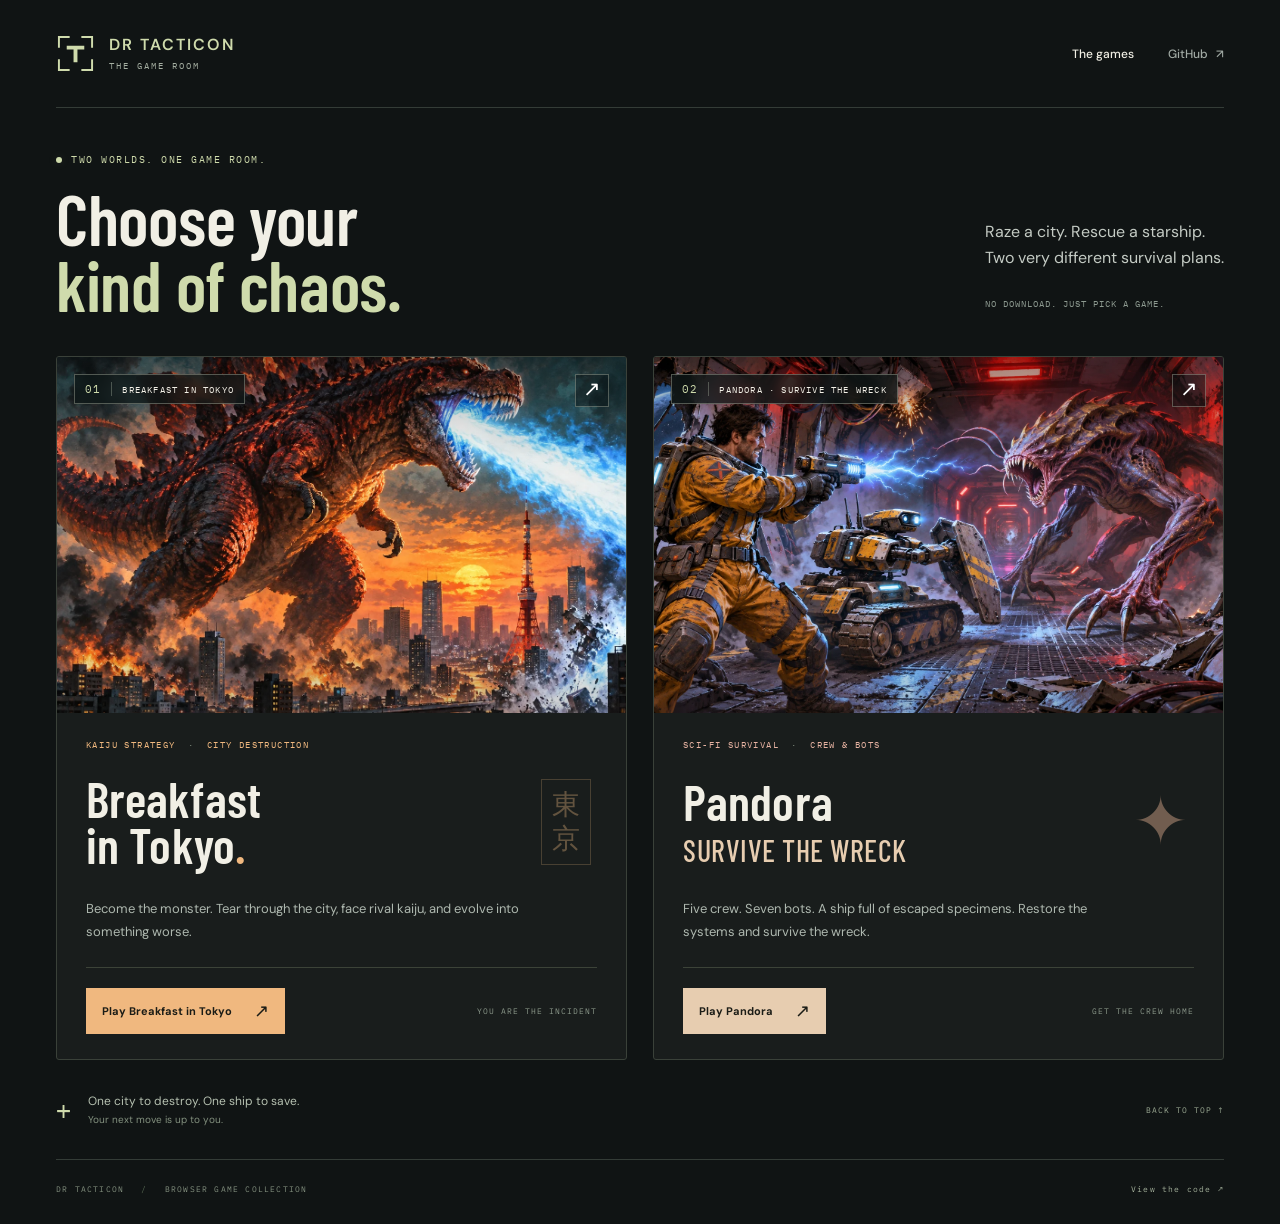
==== index.html @ d6f5146f "Create illustrated game-room homepage for Breakfast in Tokyo and Pandora" ====
<!doctype html>
<html lang="en">
<head>
  <meta charset="utf-8">
  <meta name="viewport" content="width=device-width,initial-scale=1">
  <meta name="theme-color" content="#101414">
  <meta name="description" content="Enter the Tacticon game room. Play Breakfast in Tokyo and Pandora: Survive the Wreck, two monster-filled browser games.">
  <meta property="og:title" content="The Tacticon Game Room">
  <meta property="og:description" content="Raze a city. Rescue a starship. Choose your kind of chaos.">
  <meta property="og:image" content="https://drtacticon.github.io/assets/pandora-cover.webp">
  <meta property="og:type" content="website">
  <title>The Tacticon Game Room</title>
  <link rel="icon" href="favicon.svg" type="image/svg+xml">
  <link rel="stylesheet" href="style.css?v=1">
</head>
<body>
  <a class="skip" href="#games">Skip to games</a>
  <div class="page-shell">
    <header class="site-header">
      <a class="brand" href="./" aria-label="Tacticon Game Room home"><svg viewBox="0 0 40 40" fill="none" aria-hidden="true"><path d="M3 14V3h11M26 3h11v11M37 26v11H26M14 37H3V26" stroke="currentColor" stroke-width="2"/><path d="M11 12h18v4h-7v13h-4V16h-7z" fill="currentColor"/></svg><span>DR TACTICON<small>THE GAME ROOM</small></span></a>
      <nav aria-label="Main navigation"><a class="current" href="#games">The games</a><a href="https://github.com/drtacticon" target="_blank" rel="noopener">GitHub <span aria-hidden="true">↗</span></a></nav>
    </header>
    <main>
      <section class="intro" aria-labelledby="page-title">
        <div><p class="eyebrow"><span class="status-dot" aria-hidden="true"></span> TWO WORLDS. ONE GAME ROOM.</p><h1 id="page-title">Choose your<br><em>kind of chaos.</em></h1></div>
        <div class="intro-copy"><p>Raze a city. Rescue a starship.<br>Two very different survival plans.</p><span>NO DOWNLOAD. JUST PICK A GAME.</span></div>
      </section>
      <section id="games" class="games" aria-label="Choose a game">
        <a class="game-card tokyo" href="/breakfast-in-tokyo/" aria-label="Play Breakfast in Tokyo">
          <div class="poster"><img src="assets/tokyo-cover.webp" alt="A colossal, glowing-spined monster unleashes blue atomic breath over a burning Tokyo skyline." width="1254" height="1254" fetchpriority="high"><span class="poster-label"><span>01</span> BREAKFAST IN TOKYO</span><span class="image-corner" aria-hidden="true">↗</span></div>
          <div class="card-body"><p class="genre">KAIJU STRATEGY <span>·</span> CITY DESTRUCTION</p><div class="title-row"><h2>Breakfast<br>in Tokyo<span class="period">.</span></h2><span class="card-mark" aria-hidden="true">東<br>京</span></div><p class="game-description">Become the monster. Tear through the city, face rival kaiju, and evolve into something worse.</p><div class="card-footer"><span class="play-button">Play Breakfast in Tokyo <span aria-hidden="true">↗</span></span><span class="card-note">YOU ARE THE INCIDENT</span></div></div>
        </a>
        <a class="game-card pandora" href="/pandora-survive-the-wreck/" aria-label="Play Pandora: Survive the Wreck">
          <div class="poster"><img src="assets/pandora-cover.webp" alt="A crewman in an orange pressure suit and a tracked utility bot battle an alien monster in a damaged spaceship hallway lit by red emergency alarms." width="1672" height="941" fetchpriority="high"><span class="poster-label"><span>02</span> PANDORA · SURVIVE THE WRECK</span><span class="image-corner" aria-hidden="true">↗</span></div>
          <div class="card-body"><p class="genre">SCI-FI SURVIVAL <span>·</span> CREW & BOTS</p><div class="title-row"><h2>Pandora<span class="subtitle">Survive the Wreck</span></h2><span class="distress-mark" aria-hidden="true">✦</span></div><p class="game-description">Five crew. Seven bots. A ship full of escaped specimens. Restore the systems and survive the wreck.</p><div class="card-footer"><span class="play-button">Play Pandora <span aria-hidden="true">↗</span></span><span class="card-note">GET THE CREW HOME</span></div></div>
        </a>
      </section>
      <div class="collection-note"><span class="note-cross" aria-hidden="true">+</span><p>One city to destroy. One ship to save.<span>Your next move is up to you.</span></p><a href="#page-title" aria-label="Back to top">BACK TO TOP ↑</a></div>
    </main>
    <footer><span>DR TACTICON <span class="footer-divider">/</span> BROWSER GAME COLLECTION</span><a href="https://github.com/drtacticon/drtacticon.github.io" target="_blank" rel="noopener">View the code ↗</a></footer>
  </div>
</body>
</html>
---- style.css ----
@import url('https://fonts.googleapis.com/css2?family=Barlow+Condensed:wght@500;600;700;800&family=DM+Sans:wght@400;500;600;700&family=IBM+Plex+Mono:wght@400;500&display=swap');
:root{color-scheme:dark;--bg:#101414;--panel:#191d1c;--ink:#f1efe5;--muted:#a1aaa4;--line:#343c37;--accent:#cfdbac;--tokyo:#f0b87f;--pandora:#e7cdb0;font-family:'DM Sans',Arial,sans-serif}*{box-sizing:border-box}html{scroll-behavior:smooth;scroll-padding-top:24px}body{margin:0;background:var(--bg);color:var(--ink);font-size:15px;-webkit-font-smoothing:antialiased}a{color:inherit}a:focus-visible{outline:3px solid var(--accent);outline-offset:6px}.skip{position:absolute;top:-80px;left:20px;z-index:5;background:var(--accent);color:#101414;padding:12px}.skip:focus{top:12px}.page-shell{max-width:1512px;padding:0 56px;margin:auto}.site-header{height:108px;display:flex;align-items:center;justify-content:space-between;border-bottom:1px solid var(--line)}.brand{display:flex;align-items:center;gap:14px;color:var(--accent);text-decoration:none}.brand svg{width:39px;height:39px}.brand>span{font:600 16px/1.1 'DM Sans',sans-serif;letter-spacing:2px}.brand small{display:block;font:9px 'IBM Plex Mono',monospace;color:#a5afa2;letter-spacing:2px;margin-top:7px}nav{display:flex;gap:34px;align-items:center}nav a{text-decoration:none;color:var(--muted);font-size:12px;font-weight:500;padding:9px 0;transition:color .2s}nav .current{color:var(--ink)}nav a:hover{color:var(--accent)}nav a span{margin-left:5px}.intro{display:flex;align-items:flex-end;justify-content:space-between;gap:30px;padding:45px 0 39px}.eyebrow{font:10px 'IBM Plex Mono',monospace;letter-spacing:1.5px;color:var(--accent);margin:0 0 19px;display:flex;align-items:center;gap:9px}.status-dot{display:inline-block;width:6px;height:6px;border-radius:50%;background:var(--accent);box-shadow:0 0 10px #cfdbac22}h1{font:600 clamp(60px,5.5vw,85px)/.94 'Barlow Condensed',Impact,sans-serif;letter-spacing:-.3px;margin:0}h1 em{font-style:normal;color:var(--accent)}.intro-copy{max-width:310px;padding-bottom:5px}.intro-copy p{color:#c4cbc4;line-height:1.65;font-size:16px;margin:0 0 21px}.intro-copy>span{font:9px 'IBM Plex Mono',monospace;letter-spacing:1px;color:#8d9a90}.games{display:grid;grid-template-columns:repeat(2,minmax(0,1fr));gap:26px}.game-card{display:block;text-decoration:none;background:var(--panel);border:1px solid #3a4139;overflow:hidden;transition:border-color .25s,transform .25s;position:relative;border-radius:3px}.game-card:hover{border-color:#89967b;transform:translateY(-4px)}.poster{aspect-ratio:16/10;position:relative;overflow:hidden;background:#282e29}.poster>img{width:100%;height:100%;object-fit:cover;display:block;transition:transform .6s cubic-bezier(.2,.7,.3,1)}.tokyo .poster>img{object-position:50% 37%}.pandora .poster>img{object-position:51% 50%}.game-card:hover .poster>img{transform:scale(1.035)}.poster:after{content:'';position:absolute;inset:0;pointer-events:none;background:linear-gradient(180deg,#0005,transparent 30%,transparent 77%,#0003)}.poster-label{position:absolute;top:17px;left:17px;z-index:1;display:flex;align-items:center;gap:10px;font:9px 'IBM Plex Mono',monospace;letter-spacing:1.2px;background:#0e1718bd;border:1px solid #d7deca55;backdrop-filter:blur(6px);padding:7px 10px;color:#f4f1e8}.poster-label>span{font-size:11px;color:var(--accent);border-right:1px solid #c0cdb752;padding-right:10px}.image-corner{position:absolute;right:17px;top:17px;z-index:1;font:21px/1 monospace;color:#fff;background:#0a131477;padding:5px 7px;border:1px solid #d7deca55}.card-body{padding:26px 29px 25px}.genre{font:9px 'IBM Plex Mono',monospace;letter-spacing:1.4px;color:var(--tokyo);margin:0 0 16px}.genre span{color:#808d7e;margin:0 6px}.pandora .genre{color:#e7b3a2}.title-row{display:flex;align-items:center;justify-content:space-between;gap:15px;min-height:112px}.title-row h2{font:600 clamp(41px,3.9vw,61px)/.92 'Barlow Condensed',Impact,sans-serif;letter-spacing:.1px;margin:0}.title-row .period{color:var(--tokyo)}.card-mark{font:500 28px/1.2 sans-serif;color:#edba8059;border:1px solid #edba8038;display:block;padding:8px 10px;margin-right:6px}.subtitle{display:block;font-size:.6em;font-weight:500;letter-spacing:.5px;text-transform:uppercase;margin-top:12px;color:var(--pandora)}.distress-mark{font-size:66px;line-height:1;color:#cfa1847d;padding:0 6px}.game-description{font-size:13px;line-height:1.8;color:#aeb8af;margin:19px 0 23px;max-width:440px;min-height:47px}.card-footer{display:flex;align-items:center;justify-content:space-between;gap:12px;padding-top:20px;border-top:1px solid #3c4338}.play-button{display:inline-flex;align-items:center;justify-content:space-between;gap:22px;padding:12px 16px;background:var(--tokyo);color:#1b1c16;font-size:11px;font-weight:700;transition:background .2s}.pandora .play-button{background:var(--pandora)}.play-button>span{font:18px monospace}.game-card:hover .play-button{background:#f2e8d6}.card-note{font:8px 'IBM Plex Mono',monospace;letter-spacing:1px;color:#8c998b;text-align:right}.collection-note{display:flex;align-items:center;gap:17px;padding:31px 0;color:#b5c0b0}.note-cross{font:34px 'Barlow Condensed',sans-serif;color:var(--accent);line-height:1;align-self:center}.collection-note p{margin:0;font-size:12px;line-height:1.7}.collection-note p>span{color:#83917f;display:block;font-size:10px}.collection-note>a{font:8px 'IBM Plex Mono',monospace;letter-spacing:1px;color:#9dab95;text-decoration:none;margin-left:auto;padding:10px 0}.collection-note>a:hover{color:var(--ink)}footer{border-top:1px solid var(--line);padding:22px 0 28px;display:flex;justify-content:space-between;gap:15px;font:8px/1.8 'IBM Plex Mono',monospace;letter-spacing:1.2px;color:#83907f}.footer-divider{padding:0 11px;color:#5a6c55}footer a{text-decoration:none;color:#a6b39d}footer a:hover{color:var(--ink)}
@media(min-width:1500px){.intro{padding-top:57px;padding-bottom:47px}.poster{aspect-ratio:16/9.5}}
@media(max-width:1050px){.page-shell{padding:0 30px}.site-header{height:92px}.intro-copy{max-width:240px}.intro-copy p{font-size:14px}.games{gap:20px}.card-body{padding:22px}.title-row{min-height:94px}.card-note{display:none}.game-description{min-height:70px}.play-button{min-width:180px}.card-mark{font-size:22px}.distress-mark{font-size:50px}}
@media(max-width:700px){.page-shell{padding:0 20px}.site-header{height:86px}.brand{gap:10px}.brand svg{width:30px;height:30px}.brand>span{font-size:12px;letter-spacing:1.5px}.brand small{font-size:7px;letter-spacing:1.4px}nav{gap:20px}nav a{font-size:10px}.intro{display:block;padding:32px 0 27px}.eyebrow{font-size:8px;letter-spacing:1px;margin-bottom:15px}h1{font-size:62px}.intro-copy{max-width:none;margin-top:23px;padding:0;display:flex;justify-content:space-between;align-items:end;gap:15px}.intro-copy p{font-size:12px;line-height:1.6;margin:0}.intro-copy>span{font-size:7px;line-height:1.8;max-width:115px;text-align:right}.games{grid-template-columns:1fr;gap:24px}.poster{aspect-ratio:16/10}.card-body{padding:24px}.genre{font-size:8px;letter-spacing:1.1px}.title-row{min-height:100px}.title-row h2{font-size:54px}.card-mark{font-size:25px}.distress-mark{font-size:57px}.game-description{font-size:12px;min-height:0;margin:18px 0 21px}.card-footer{padding-top:19px}.play-button{font-size:11px;padding:12px 15px;min-width:195px}.card-note{display:block;font-size:7px;max-width:80px}.collection-note{padding:27px 0;gap:12px}.collection-note p{font-size:10px}.collection-note p>span{font-size:9px}.collection-note>a{font-size:7px;max-width:45px;text-align:right;line-height:1.5}footer{font-size:7px;letter-spacing:.7px;align-items:start}.footer-divider{padding:0 4px}footer>span{max-width:210px}.poster-label{top:13px;left:13px;font-size:8px;padding:6px 8px;gap:8px}.image-corner{right:13px;top:13px;font-size:18px}.game-card:hover{transform:none}}
@media(max-width:365px){.page-shell{padding:0 14px}.brand>span{font-size:11px}nav{gap:14px}h1{font-size:56px}.card-body{padding:20px}.card-note{display:none}.genre{font-size:7px}.title-row h2{font-size:50px}.intro-copy>span{max-width:90px;font-size:6px}}
@media(prefers-reduced-motion:reduce){html{scroll-behavior:auto}.game-card,.poster>img,.play-button,nav a{transition:none}.game-card:hover,.game-card:hover .poster>img{transform:none}}
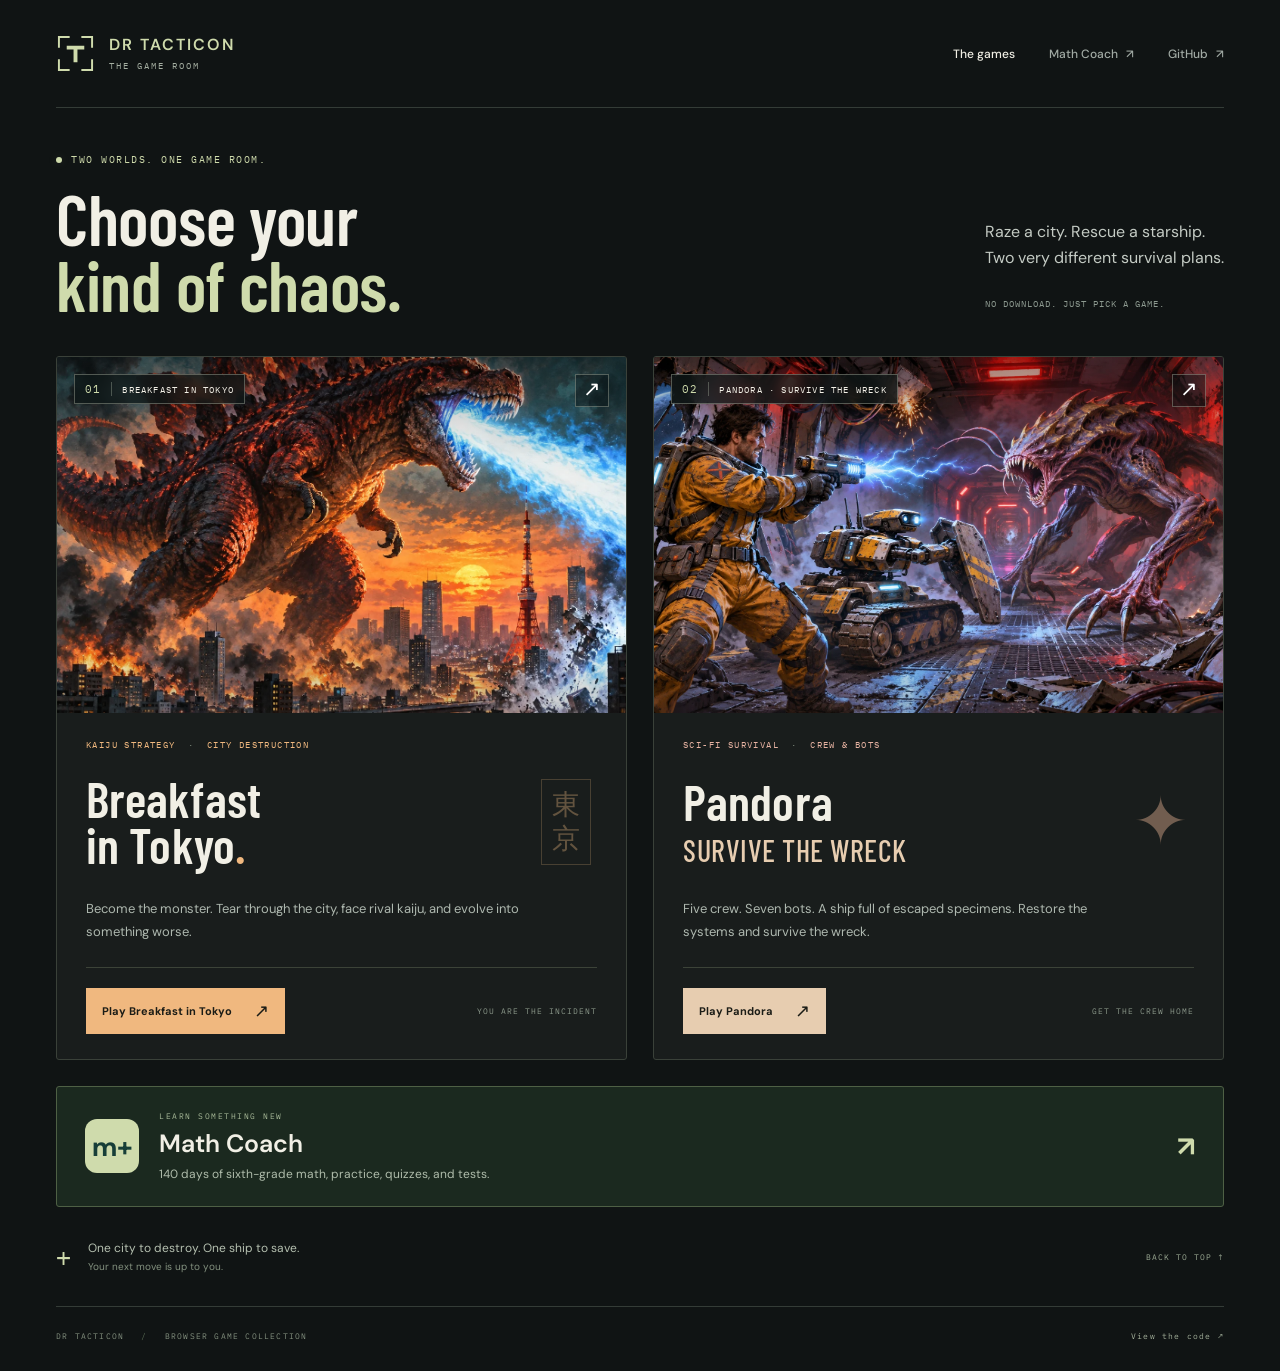
==== commit 95185869: "Add Math Coach curriculum link to the homepage" ====
--- a/index.html
+++ b/index.html
@@ -1,43 +1,44 @@
-<!doctype html>
-<html lang="en">
-<head>
-  <meta charset="utf-8">
-  <meta name="viewport" content="width=device-width,initial-scale=1">
-  <meta name="theme-color" content="#101414">
-  <meta name="description" content="Enter the Tacticon game room. Play Breakfast in Tokyo and Pandora: Survive the Wreck, two monster-filled browser games.">
-  <meta property="og:title" content="The Tacticon Game Room">
-  <meta property="og:description" content="Raze a city. Rescue a starship. Choose your kind of chaos.">
-  <meta property="og:image" content="https://drtacticon.github.io/assets/pandora-cover.webp">
-  <meta property="og:type" content="website">
-  <title>The Tacticon Game Room</title>
-  <link rel="icon" href="favicon.svg" type="image/svg+xml">
-  <link rel="stylesheet" href="style.css?v=1">
-</head>
-<body>
-  <a class="skip" href="#games">Skip to games</a>
-  <div class="page-shell">
-    <header class="site-header">
-      <a class="brand" href="./" aria-label="Tacticon Game Room home"><svg viewBox="0 0 40 40" fill="none" aria-hidden="true"><path d="M3 14V3h11M26 3h11v11M37 26v11H26M14 37H3V26" stroke="currentColor" stroke-width="2"/><path d="M11 12h18v4h-7v13h-4V16h-7z" fill="currentColor"/></svg><span>DR TACTICON<small>THE GAME ROOM</small></span></a>
-      <nav aria-label="Main navigation"><a class="current" href="#games">The games</a><a href="https://github.com/drtacticon" target="_blank" rel="noopener">GitHub <span aria-hidden="true">↗</span></a></nav>
-    </header>
-    <main>
-      <section class="intro" aria-labelledby="page-title">
-        <div><p class="eyebrow"><span class="status-dot" aria-hidden="true"></span> TWO WORLDS. ONE GAME ROOM.</p><h1 id="page-title">Choose your<br><em>kind of chaos.</em></h1></div>
-        <div class="intro-copy"><p>Raze a city. Rescue a starship.<br>Two very different survival plans.</p><span>NO DOWNLOAD. JUST PICK A GAME.</span></div>
-      </section>
-      <section id="games" class="games" aria-label="Choose a game">
-        <a class="game-card tokyo" href="/breakfast-in-tokyo/" aria-label="Play Breakfast in Tokyo">
-          <div class="poster"><img src="assets/tokyo-cover.webp" alt="A colossal, glowing-spined monster unleashes blue atomic breath over a burning Tokyo skyline." width="1254" height="1254" fetchpriority="high"><span class="poster-label"><span>01</span> BREAKFAST IN TOKYO</span><span class="image-corner" aria-hidden="true">↗</span></div>
-          <div class="card-body"><p class="genre">KAIJU STRATEGY <span>·</span> CITY DESTRUCTION</p><div class="title-row"><h2>Breakfast<br>in Tokyo<span class="period">.</span></h2><span class="card-mark" aria-hidden="true">東<br>京</span></div><p class="game-description">Become the monster. Tear through the city, face rival kaiju, and evolve into something worse.</p><div class="card-footer"><span class="play-button">Play Breakfast in Tokyo <span aria-hidden="true">↗</span></span><span class="card-note">YOU ARE THE INCIDENT</span></div></div>
-        </a>
-        <a class="game-card pandora" href="/pandora-survive-the-wreck/" aria-label="Play Pandora: Survive the Wreck">
-          <div class="poster"><img src="assets/pandora-cover.webp" alt="A crewman in an orange pressure suit and a tracked utility bot battle an alien monster in a damaged spaceship hallway lit by red emergency alarms." width="1672" height="941" fetchpriority="high"><span class="poster-label"><span>02</span> PANDORA · SURVIVE THE WRECK</span><span class="image-corner" aria-hidden="true">↗</span></div>
-          <div class="card-body"><p class="genre">SCI-FI SURVIVAL <span>·</span> CREW & BOTS</p><div class="title-row"><h2>Pandora<span class="subtitle">Survive the Wreck</span></h2><span class="distress-mark" aria-hidden="true">✦</span></div><p class="game-description">Five crew. Seven bots. A ship full of escaped specimens. Restore the systems and survive the wreck.</p><div class="card-footer"><span class="play-button">Play Pandora <span aria-hidden="true">↗</span></span><span class="card-note">GET THE CREW HOME</span></div></div>
-        </a>
-      </section>
-      <div class="collection-note"><span class="note-cross" aria-hidden="true">+</span><p>One city to destroy. One ship to save.<span>Your next move is up to you.</span></p><a href="#page-title" aria-label="Back to top">BACK TO TOP ↑</a></div>
-    </main>
-    <footer><span>DR TACTICON <span class="footer-divider">/</span> BROWSER GAME COLLECTION</span><a href="https://github.com/drtacticon/drtacticon.github.io" target="_blank" rel="noopener">View the code ↗</a></footer>
-  </div>
-</body>
-</html>
+<!doctype html>
+<html lang="en">
+<head>
+  <meta charset="utf-8">
+  <meta name="viewport" content="width=device-width,initial-scale=1">
+  <meta name="theme-color" content="#101414">
+  <meta name="description" content="Enter the Tacticon game room. Play Breakfast in Tokyo and Pandora: Survive the Wreck, two monster-filled browser games.">
+  <meta property="og:title" content="The Tacticon Game Room">
+  <meta property="og:description" content="Raze a city. Rescue a starship. Choose your kind of chaos.">
+  <meta property="og:image" content="https://drtacticon.github.io/assets/pandora-cover.webp">
+  <meta property="og:type" content="website">
+  <title>The Tacticon Game Room</title>
+  <link rel="icon" href="favicon.svg" type="image/svg+xml">
+  <link rel="stylesheet" href="style.css?v=1">
+</head>
+<body>
+  <a class="skip" href="#games">Skip to games</a>
+  <div class="page-shell">
+    <header class="site-header">
+      <a class="brand" href="./" aria-label="Tacticon Game Room home"><svg viewBox="0 0 40 40" fill="none" aria-hidden="true"><path d="M3 14V3h11M26 3h11v11M37 26v11H26M14 37H3V26" stroke="currentColor" stroke-width="2"/><path d="M11 12h18v4h-7v13h-4V16h-7z" fill="currentColor"/></svg><span>DR TACTICON<small>THE GAME ROOM</small></span></a>
+      <nav aria-label="Main navigation"><a class="current" href="#games">The games</a><a href="/Math-Coach/">Math Coach <span aria-hidden="true">↗</span></a><a href="https://github.com/drtacticon" target="_blank" rel="noopener">GitHub <span aria-hidden="true">↗</span></a></nav>
+    </header>
+    <main>
+      <section class="intro" aria-labelledby="page-title">
+        <div><p class="eyebrow"><span class="status-dot" aria-hidden="true"></span> TWO WORLDS. ONE GAME ROOM.</p><h1 id="page-title">Choose your<br><em>kind of chaos.</em></h1></div>
+        <div class="intro-copy"><p>Raze a city. Rescue a starship.<br>Two very different survival plans.</p><span>NO DOWNLOAD. JUST PICK A GAME.</span></div>
+      </section>
+      <section id="games" class="games" aria-label="Choose a game">
+        <a class="game-card tokyo" href="/breakfast-in-tokyo/" aria-label="Play Breakfast in Tokyo">
+          <div class="poster"><img src="assets/tokyo-cover.webp" alt="A colossal, glowing-spined monster unleashes blue atomic breath over a burning Tokyo skyline." width="1254" height="1254" fetchpriority="high"><span class="poster-label"><span>01</span> BREAKFAST IN TOKYO</span><span class="image-corner" aria-hidden="true">↗</span></div>
+          <div class="card-body"><p class="genre">KAIJU STRATEGY <span>·</span> CITY DESTRUCTION</p><div class="title-row"><h2>Breakfast<br>in Tokyo<span class="period">.</span></h2><span class="card-mark" aria-hidden="true">東<br>京</span></div><p class="game-description">Become the monster. Tear through the city, face rival kaiju, and evolve into something worse.</p><div class="card-footer"><span class="play-button">Play Breakfast in Tokyo <span aria-hidden="true">↗</span></span><span class="card-note">YOU ARE THE INCIDENT</span></div></div>
+        </a>
+        <a class="game-card pandora" href="/pandora-survive-the-wreck/" aria-label="Play Pandora: Survive the Wreck">
+          <div class="poster"><img src="assets/pandora-cover.webp" alt="A crewman in an orange pressure suit and a tracked utility bot battle an alien monster in a damaged spaceship hallway lit by red emergency alarms." width="1672" height="941" fetchpriority="high"><span class="poster-label"><span>02</span> PANDORA · SURVIVE THE WRECK</span><span class="image-corner" aria-hidden="true">↗</span></div>
+          <div class="card-body"><p class="genre">SCI-FI SURVIVAL <span>·</span> CREW & BOTS</p><div class="title-row"><h2>Pandora<span class="subtitle">Survive the Wreck</span></h2><span class="distress-mark" aria-hidden="true">✦</span></div><p class="game-description">Five crew. Seven bots. A ship full of escaped specimens. Restore the systems and survive the wreck.</p><div class="card-footer"><span class="play-button">Play Pandora <span aria-hidden="true">↗</span></span><span class="card-note">GET THE CREW HOME</span></div></div>
+        </a>
+      </section>
+      <a class="math-coach-link" href="/Math-Coach/"><span class="math-coach-symbol" aria-hidden="true">m+</span><span><small>LEARN SOMETHING NEW</small><strong>Math Coach</strong><span>140 days of sixth-grade math, practice, quizzes, and tests.</span></span><b aria-hidden="true">↗</b></a>
+      <div class="collection-note"><span class="note-cross" aria-hidden="true">+</span><p>One city to destroy. One ship to save.<span>Your next move is up to you.</span></p><a href="#page-title" aria-label="Back to top">BACK TO TOP ↑</a></div>
+    </main>
+    <footer><span>DR TACTICON <span class="footer-divider">/</span> BROWSER GAME COLLECTION</span><a href="https://github.com/drtacticon/drtacticon.github.io" target="_blank" rel="noopener">View the code ↗</a></footer>
+  </div>
+</body>
+</html>
--- a/style.css
+++ b/style.css
@@ -1,7 +1,8 @@
-@import url('https://fonts.googleapis.com/css2?family=Barlow+Condensed:wght@500;600;700;800&family=DM+Sans:wght@400;500;600;700&family=IBM+Plex+Mono:wght@400;500&display=swap');
-:root{color-scheme:dark;--bg:#101414;--panel:#191d1c;--ink:#f1efe5;--muted:#a1aaa4;--line:#343c37;--accent:#cfdbac;--tokyo:#f0b87f;--pandora:#e7cdb0;font-family:'DM Sans',Arial,sans-serif}*{box-sizing:border-box}html{scroll-behavior:smooth;scroll-padding-top:24px}body{margin:0;background:var(--bg);color:var(--ink);font-size:15px;-webkit-font-smoothing:antialiased}a{color:inherit}a:focus-visible{outline:3px solid var(--accent);outline-offset:6px}.skip{position:absolute;top:-80px;left:20px;z-index:5;background:var(--accent);color:#101414;padding:12px}.skip:focus{top:12px}.page-shell{max-width:1512px;padding:0 56px;margin:auto}.site-header{height:108px;display:flex;align-items:center;justify-content:space-between;border-bottom:1px solid var(--line)}.brand{display:flex;align-items:center;gap:14px;color:var(--accent);text-decoration:none}.brand svg{width:39px;height:39px}.brand>span{font:600 16px/1.1 'DM Sans',sans-serif;letter-spacing:2px}.brand small{display:block;font:9px 'IBM Plex Mono',monospace;color:#a5afa2;letter-spacing:2px;margin-top:7px}nav{display:flex;gap:34px;align-items:center}nav a{text-decoration:none;color:var(--muted);font-size:12px;font-weight:500;padding:9px 0;transition:color .2s}nav .current{color:var(--ink)}nav a:hover{color:var(--accent)}nav a span{margin-left:5px}.intro{display:flex;align-items:flex-end;justify-content:space-between;gap:30px;padding:45px 0 39px}.eyebrow{font:10px 'IBM Plex Mono',monospace;letter-spacing:1.5px;color:var(--accent);margin:0 0 19px;display:flex;align-items:center;gap:9px}.status-dot{display:inline-block;width:6px;height:6px;border-radius:50%;background:var(--accent);box-shadow:0 0 10px #cfdbac22}h1{font:600 clamp(60px,5.5vw,85px)/.94 'Barlow Condensed',Impact,sans-serif;letter-spacing:-.3px;margin:0}h1 em{font-style:normal;color:var(--accent)}.intro-copy{max-width:310px;padding-bottom:5px}.intro-copy p{color:#c4cbc4;line-height:1.65;font-size:16px;margin:0 0 21px}.intro-copy>span{font:9px 'IBM Plex Mono',monospace;letter-spacing:1px;color:#8d9a90}.games{display:grid;grid-template-columns:repeat(2,minmax(0,1fr));gap:26px}.game-card{display:block;text-decoration:none;background:var(--panel);border:1px solid #3a4139;overflow:hidden;transition:border-color .25s,transform .25s;position:relative;border-radius:3px}.game-card:hover{border-color:#89967b;transform:translateY(-4px)}.poster{aspect-ratio:16/10;position:relative;overflow:hidden;background:#282e29}.poster>img{width:100%;height:100%;object-fit:cover;display:block;transition:transform .6s cubic-bezier(.2,.7,.3,1)}.tokyo .poster>img{object-position:50% 37%}.pandora .poster>img{object-position:51% 50%}.game-card:hover .poster>img{transform:scale(1.035)}.poster:after{content:'';position:absolute;inset:0;pointer-events:none;background:linear-gradient(180deg,#0005,transparent 30%,transparent 77%,#0003)}.poster-label{position:absolute;top:17px;left:17px;z-index:1;display:flex;align-items:center;gap:10px;font:9px 'IBM Plex Mono',monospace;letter-spacing:1.2px;background:#0e1718bd;border:1px solid #d7deca55;backdrop-filter:blur(6px);padding:7px 10px;color:#f4f1e8}.poster-label>span{font-size:11px;color:var(--accent);border-right:1px solid #c0cdb752;padding-right:10px}.image-corner{position:absolute;right:17px;top:17px;z-index:1;font:21px/1 monospace;color:#fff;background:#0a131477;padding:5px 7px;border:1px solid #d7deca55}.card-body{padding:26px 29px 25px}.genre{font:9px 'IBM Plex Mono',monospace;letter-spacing:1.4px;color:var(--tokyo);margin:0 0 16px}.genre span{color:#808d7e;margin:0 6px}.pandora .genre{color:#e7b3a2}.title-row{display:flex;align-items:center;justify-content:space-between;gap:15px;min-height:112px}.title-row h2{font:600 clamp(41px,3.9vw,61px)/.92 'Barlow Condensed',Impact,sans-serif;letter-spacing:.1px;margin:0}.title-row .period{color:var(--tokyo)}.card-mark{font:500 28px/1.2 sans-serif;color:#edba8059;border:1px solid #edba8038;display:block;padding:8px 10px;margin-right:6px}.subtitle{display:block;font-size:.6em;font-weight:500;letter-spacing:.5px;text-transform:uppercase;margin-top:12px;color:var(--pandora)}.distress-mark{font-size:66px;line-height:1;color:#cfa1847d;padding:0 6px}.game-description{font-size:13px;line-height:1.8;color:#aeb8af;margin:19px 0 23px;max-width:440px;min-height:47px}.card-footer{display:flex;align-items:center;justify-content:space-between;gap:12px;padding-top:20px;border-top:1px solid #3c4338}.play-button{display:inline-flex;align-items:center;justify-content:space-between;gap:22px;padding:12px 16px;background:var(--tokyo);color:#1b1c16;font-size:11px;font-weight:700;transition:background .2s}.pandora .play-button{background:var(--pandora)}.play-button>span{font:18px monospace}.game-card:hover .play-button{background:#f2e8d6}.card-note{font:8px 'IBM Plex Mono',monospace;letter-spacing:1px;color:#8c998b;text-align:right}.collection-note{display:flex;align-items:center;gap:17px;padding:31px 0;color:#b5c0b0}.note-cross{font:34px 'Barlow Condensed',sans-serif;color:var(--accent);line-height:1;align-self:center}.collection-note p{margin:0;font-size:12px;line-height:1.7}.collection-note p>span{color:#83917f;display:block;font-size:10px}.collection-note>a{font:8px 'IBM Plex Mono',monospace;letter-spacing:1px;color:#9dab95;text-decoration:none;margin-left:auto;padding:10px 0}.collection-note>a:hover{color:var(--ink)}footer{border-top:1px solid var(--line);padding:22px 0 28px;display:flex;justify-content:space-between;gap:15px;font:8px/1.8 'IBM Plex Mono',monospace;letter-spacing:1.2px;color:#83907f}.footer-divider{padding:0 11px;color:#5a6c55}footer a{text-decoration:none;color:#a6b39d}footer a:hover{color:var(--ink)}
-@media(min-width:1500px){.intro{padding-top:57px;padding-bottom:47px}.poster{aspect-ratio:16/9.5}}
-@media(max-width:1050px){.page-shell{padding:0 30px}.site-header{height:92px}.intro-copy{max-width:240px}.intro-copy p{font-size:14px}.games{gap:20px}.card-body{padding:22px}.title-row{min-height:94px}.card-note{display:none}.game-description{min-height:70px}.play-button{min-width:180px}.card-mark{font-size:22px}.distress-mark{font-size:50px}}
-@media(max-width:700px){.page-shell{padding:0 20px}.site-header{height:86px}.brand{gap:10px}.brand svg{width:30px;height:30px}.brand>span{font-size:12px;letter-spacing:1.5px}.brand small{font-size:7px;letter-spacing:1.4px}nav{gap:20px}nav a{font-size:10px}.intro{display:block;padding:32px 0 27px}.eyebrow{font-size:8px;letter-spacing:1px;margin-bottom:15px}h1{font-size:62px}.intro-copy{max-width:none;margin-top:23px;padding:0;display:flex;justify-content:space-between;align-items:end;gap:15px}.intro-copy p{font-size:12px;line-height:1.6;margin:0}.intro-copy>span{font-size:7px;line-height:1.8;max-width:115px;text-align:right}.games{grid-template-columns:1fr;gap:24px}.poster{aspect-ratio:16/10}.card-body{padding:24px}.genre{font-size:8px;letter-spacing:1.1px}.title-row{min-height:100px}.title-row h2{font-size:54px}.card-mark{font-size:25px}.distress-mark{font-size:57px}.game-description{font-size:12px;min-height:0;margin:18px 0 21px}.card-footer{padding-top:19px}.play-button{font-size:11px;padding:12px 15px;min-width:195px}.card-note{display:block;font-size:7px;max-width:80px}.collection-note{padding:27px 0;gap:12px}.collection-note p{font-size:10px}.collection-note p>span{font-size:9px}.collection-note>a{font-size:7px;max-width:45px;text-align:right;line-height:1.5}footer{font-size:7px;letter-spacing:.7px;align-items:start}.footer-divider{padding:0 4px}footer>span{max-width:210px}.poster-label{top:13px;left:13px;font-size:8px;padding:6px 8px;gap:8px}.image-corner{right:13px;top:13px;font-size:18px}.game-card:hover{transform:none}}
-@media(max-width:365px){.page-shell{padding:0 14px}.brand>span{font-size:11px}nav{gap:14px}h1{font-size:56px}.card-body{padding:20px}.card-note{display:none}.genre{font-size:7px}.title-row h2{font-size:50px}.intro-copy>span{max-width:90px;font-size:6px}}
-@media(prefers-reduced-motion:reduce){html{scroll-behavior:auto}.game-card,.poster>img,.play-button,nav a{transition:none}.game-card:hover,.game-card:hover .poster>img{transform:none}}
+@import url('https://fonts.googleapis.com/css2?family=Barlow+Condensed:wght@500;600;700;800&family=DM+Sans:wght@400;500;600;700&family=IBM+Plex+Mono:wght@400;500&display=swap');
+:root{color-scheme:dark;--bg:#101414;--panel:#191d1c;--ink:#f1efe5;--muted:#a1aaa4;--line:#343c37;--accent:#cfdbac;--tokyo:#f0b87f;--pandora:#e7cdb0;font-family:'DM Sans',Arial,sans-serif}*{box-sizing:border-box}html{scroll-behavior:smooth;scroll-padding-top:24px}body{margin:0;background:var(--bg);color:var(--ink);font-size:15px;-webkit-font-smoothing:antialiased}a{color:inherit}a:focus-visible{outline:3px solid var(--accent);outline-offset:6px}.skip{position:absolute;top:-80px;left:20px;z-index:5;background:var(--accent);color:#101414;padding:12px}.skip:focus{top:12px}.page-shell{max-width:1512px;padding:0 56px;margin:auto}.site-header{height:108px;display:flex;align-items:center;justify-content:space-between;border-bottom:1px solid var(--line)}.brand{display:flex;align-items:center;gap:14px;color:var(--accent);text-decoration:none}.brand svg{width:39px;height:39px}.brand>span{font:600 16px/1.1 'DM Sans',sans-serif;letter-spacing:2px}.brand small{display:block;font:9px 'IBM Plex Mono',monospace;color:#a5afa2;letter-spacing:2px;margin-top:7px}nav{display:flex;gap:34px;align-items:center}nav a{text-decoration:none;color:var(--muted);font-size:12px;font-weight:500;padding:9px 0;transition:color .2s}nav .current{color:var(--ink)}nav a:hover{color:var(--accent)}nav a span{margin-left:5px}.intro{display:flex;align-items:flex-end;justify-content:space-between;gap:30px;padding:45px 0 39px}.eyebrow{font:10px 'IBM Plex Mono',monospace;letter-spacing:1.5px;color:var(--accent);margin:0 0 19px;display:flex;align-items:center;gap:9px}.status-dot{display:inline-block;width:6px;height:6px;border-radius:50%;background:var(--accent);box-shadow:0 0 10px #cfdbac22}h1{font:600 clamp(60px,5.5vw,85px)/.94 'Barlow Condensed',Impact,sans-serif;letter-spacing:-.3px;margin:0}h1 em{font-style:normal;color:var(--accent)}.intro-copy{max-width:310px;padding-bottom:5px}.intro-copy p{color:#c4cbc4;line-height:1.65;font-size:16px;margin:0 0 21px}.intro-copy>span{font:9px 'IBM Plex Mono',monospace;letter-spacing:1px;color:#8d9a90}.games{display:grid;grid-template-columns:repeat(2,minmax(0,1fr));gap:26px}.game-card{display:block;text-decoration:none;background:var(--panel);border:1px solid #3a4139;overflow:hidden;transition:border-color .25s,transform .25s;position:relative;border-radius:3px}.game-card:hover{border-color:#89967b;transform:translateY(-4px)}.poster{aspect-ratio:16/10;position:relative;overflow:hidden;background:#282e29}.poster>img{width:100%;height:100%;object-fit:cover;display:block;transition:transform .6s cubic-bezier(.2,.7,.3,1)}.tokyo .poster>img{object-position:50% 37%}.pandora .poster>img{object-position:51% 50%}.game-card:hover .poster>img{transform:scale(1.035)}.poster:after{content:'';position:absolute;inset:0;pointer-events:none;background:linear-gradient(180deg,#0005,transparent 30%,transparent 77%,#0003)}.poster-label{position:absolute;top:17px;left:17px;z-index:1;display:flex;align-items:center;gap:10px;font:9px 'IBM Plex Mono',monospace;letter-spacing:1.2px;background:#0e1718bd;border:1px solid #d7deca55;backdrop-filter:blur(6px);padding:7px 10px;color:#f4f1e8}.poster-label>span{font-size:11px;color:var(--accent);border-right:1px solid #c0cdb752;padding-right:10px}.image-corner{position:absolute;right:17px;top:17px;z-index:1;font:21px/1 monospace;color:#fff;background:#0a131477;padding:5px 7px;border:1px solid #d7deca55}.card-body{padding:26px 29px 25px}.genre{font:9px 'IBM Plex Mono',monospace;letter-spacing:1.4px;color:var(--tokyo);margin:0 0 16px}.genre span{color:#808d7e;margin:0 6px}.pandora .genre{color:#e7b3a2}.title-row{display:flex;align-items:center;justify-content:space-between;gap:15px;min-height:112px}.title-row h2{font:600 clamp(41px,3.9vw,61px)/.92 'Barlow Condensed',Impact,sans-serif;letter-spacing:.1px;margin:0}.title-row .period{color:var(--tokyo)}.card-mark{font:500 28px/1.2 sans-serif;color:#edba8059;border:1px solid #edba8038;display:block;padding:8px 10px;margin-right:6px}.subtitle{display:block;font-size:.6em;font-weight:500;letter-spacing:.5px;text-transform:uppercase;margin-top:12px;color:var(--pandora)}.distress-mark{font-size:66px;line-height:1;color:#cfa1847d;padding:0 6px}.game-description{font-size:13px;line-height:1.8;color:#aeb8af;margin:19px 0 23px;max-width:440px;min-height:47px}.card-footer{display:flex;align-items:center;justify-content:space-between;gap:12px;padding-top:20px;border-top:1px solid #3c4338}.play-button{display:inline-flex;align-items:center;justify-content:space-between;gap:22px;padding:12px 16px;background:var(--tokyo);color:#1b1c16;font-size:11px;font-weight:700;transition:background .2s}.pandora .play-button{background:var(--pandora)}.play-button>span{font:18px monospace}.game-card:hover .play-button{background:#f2e8d6}.card-note{font:8px 'IBM Plex Mono',monospace;letter-spacing:1px;color:#8c998b;text-align:right}.collection-note{display:flex;align-items:center;gap:17px;padding:31px 0;color:#b5c0b0}.note-cross{font:34px 'Barlow Condensed',sans-serif;color:var(--accent);line-height:1;align-self:center}.collection-note p{margin:0;font-size:12px;line-height:1.7}.collection-note p>span{color:#83917f;display:block;font-size:10px}.collection-note>a{font:8px 'IBM Plex Mono',monospace;letter-spacing:1px;color:#9dab95;text-decoration:none;margin-left:auto;padding:10px 0}.collection-note>a:hover{color:var(--ink)}footer{border-top:1px solid var(--line);padding:22px 0 28px;display:flex;justify-content:space-between;gap:15px;font:8px/1.8 'IBM Plex Mono',monospace;letter-spacing:1.2px;color:#83907f}.footer-divider{padding:0 11px;color:#5a6c55}footer a{text-decoration:none;color:#a6b39d}footer a:hover{color:var(--ink)}
+.math-coach-link{display:flex;align-items:center;gap:20px;padding:24px 28px;margin-top:26px;border:1px solid #4e6045;background:#1b291f;text-decoration:none;border-radius:3px}.math-coach-symbol{width:54px;height:54px;border-radius:12px;display:grid;place-items:center;background:#cfdbac;color:#173e38;font-size:27px;font-weight:700}.math-coach-link>span:nth-child(2){display:grid;gap:6px}.math-coach-link small{font:8px 'IBM Plex Mono',monospace;letter-spacing:1.5px;color:#a8ba99}.math-coach-link strong{font:600 25px 'DM Sans',sans-serif}.math-coach-link>span>span{font-size:12px;color:#afbcab}.math-coach-link>b{margin-left:auto;font-size:28px;color:#cfdbac}.math-coach-link:hover{border-color:#cfdbac}@media(max-width:700px){.math-coach-link{padding:20px 16px;gap:13px}.math-coach-link strong{font-size:22px}.math-coach-link>span>span{font-size:10px}.math-coach-symbol{min-width:42px;width:42px;height:42px;font-size:23px}nav{gap:13px}}
+@media(min-width:1500px){.intro{padding-top:57px;padding-bottom:47px}.poster{aspect-ratio:16/9.5}}
+@media(max-width:1050px){.page-shell{padding:0 30px}.site-header{height:92px}.intro-copy{max-width:240px}.intro-copy p{font-size:14px}.games{gap:20px}.card-body{padding:22px}.title-row{min-height:94px}.card-note{display:none}.game-description{min-height:70px}.play-button{min-width:180px}.card-mark{font-size:22px}.distress-mark{font-size:50px}}
+@media(max-width:700px){.page-shell{padding:0 20px}.site-header{height:86px}.brand{gap:10px}.brand svg{width:30px;height:30px}.brand>span{font-size:12px;letter-spacing:1.5px}.brand small{font-size:7px;letter-spacing:1.4px}nav{gap:20px}nav a{font-size:10px}.intro{display:block;padding:32px 0 27px}.eyebrow{font-size:8px;letter-spacing:1px;margin-bottom:15px}h1{font-size:62px}.intro-copy{max-width:none;margin-top:23px;padding:0;display:flex;justify-content:space-between;align-items:end;gap:15px}.intro-copy p{font-size:12px;line-height:1.6;margin:0}.intro-copy>span{font-size:7px;line-height:1.8;max-width:115px;text-align:right}.games{grid-template-columns:1fr;gap:24px}.poster{aspect-ratio:16/10}.card-body{padding:24px}.genre{font-size:8px;letter-spacing:1.1px}.title-row{min-height:100px}.title-row h2{font-size:54px}.card-mark{font-size:25px}.distress-mark{font-size:57px}.game-description{font-size:12px;min-height:0;margin:18px 0 21px}.card-footer{padding-top:19px}.play-button{font-size:11px;padding:12px 15px;min-width:195px}.card-note{display:block;font-size:7px;max-width:80px}.collection-note{padding:27px 0;gap:12px}.collection-note p{font-size:10px}.collection-note p>span{font-size:9px}.collection-note>a{font-size:7px;max-width:45px;text-align:right;line-height:1.5}footer{font-size:7px;letter-spacing:.7px;align-items:start}.footer-divider{padding:0 4px}footer>span{max-width:210px}.poster-label{top:13px;left:13px;font-size:8px;padding:6px 8px;gap:8px}.image-corner{right:13px;top:13px;font-size:18px}.game-card:hover{transform:none}}
+@media(max-width:365px){.page-shell{padding:0 14px}.brand>span{font-size:11px}nav{gap:14px}h1{font-size:56px}.card-body{padding:20px}.card-note{display:none}.genre{font-size:7px}.title-row h2{font-size:50px}.intro-copy>span{max-width:90px;font-size:6px}}
+@media(prefers-reduced-motion:reduce){html{scroll-behavior:auto}.game-card,.poster>img,.play-button,nav a{transition:none}.game-card:hover,.game-card:hover .poster>img{transform:none}}
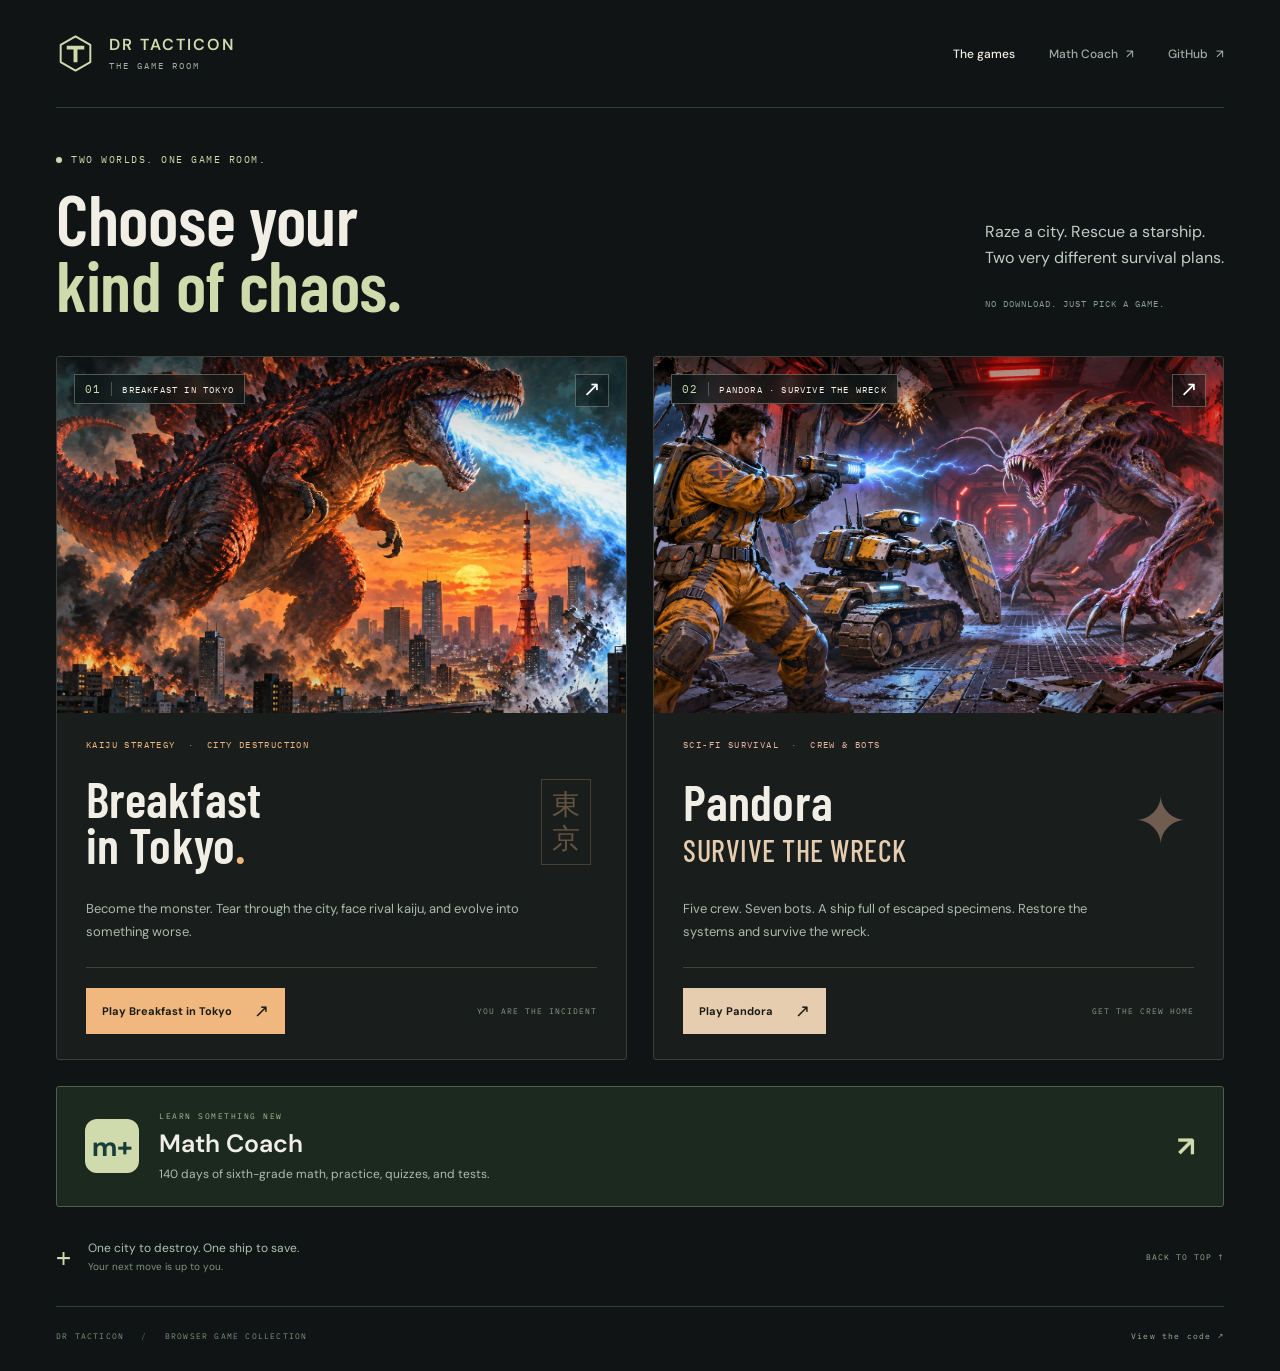
==== commit ae3b0000: "Use T inside a hexagon for home page logo and favicon" ====
--- a/index.html
+++ b/index.html
@@ -10,15 +10,15 @@
   <meta property="og:image" content="https://drtacticon.github.io/assets/pandora-cover.webp">
   <meta property="og:type" content="website">
   <title>The Tacticon Game Room</title>
-  <link rel="icon" href="favicon.svg" type="image/svg+xml">
+  <link rel="icon" href="favicon.svg?v=2" type="image/svg+xml">
   <link rel="stylesheet" href="style.css?v=1">
 </head>
 <body>
   <a class="skip" href="#games">Skip to games</a>
   <div class="page-shell">
     <header class="site-header">
-      <a class="brand" href="./" aria-label="Tacticon Game Room home"><svg viewBox="0 0 40 40" fill="none" aria-hidden="true"><path d="M3 14V3h11M26 3h11v11M37 26v11H26M14 37H3V26" stroke="currentColor" stroke-width="2"/><path d="M11 12h18v4h-7v13h-4V16h-7z" fill="currentColor"/></svg><span>DR TACTICON<small>THE GAME ROOM</small></span></a>
-      <nav aria-label="Main navigation"><a class="current" href="#games">The games</a><a href="/Math-Coach/">Math Coach <span aria-hidden="true">↗</span></a><a href="https://github.com/drtacticon" target="_blank" rel="noopener">GitHub <span aria-hidden="true">↗</span></a></nav>
+      <a class="brand" href="./" aria-label="Tacticon Game Room home"><svg viewBox="0 0 40 40" fill="none" aria-hidden="true"><path d="M20 2.5 35.2 11.25v17.5L20 37.5 4.8 28.75v-17.5Z" stroke="currentColor" stroke-width="2" stroke-linejoin="round"/><path d="M11 12h18v4h-7v13h-4V16h-7z" fill="currentColor"/></svg><span>DR TACTICON<small>THE GAME ROOM</small></span></a>
+      <nav aria-label="Main navigation"><a class="current" href="#games">The games</a><a href="https://math-coach-2x6.pages.dev/">Math Coach <span aria-hidden="true">↗</span></a><a href="https://github.com/drtacticon" target="_blank" rel="noopener">GitHub <span aria-hidden="true">↗</span></a></nav>
     </header>
     <main>
       <section class="intro" aria-labelledby="page-title">
@@ -26,16 +26,16 @@
         <div class="intro-copy"><p>Raze a city. Rescue a starship.<br>Two very different survival plans.</p><span>NO DOWNLOAD. JUST PICK A GAME.</span></div>
       </section>
       <section id="games" class="games" aria-label="Choose a game">
-        <a class="game-card tokyo" href="/breakfast-in-tokyo/" aria-label="Play Breakfast in Tokyo">
+        <a class="game-card tokyo" href="https://breakfast-in-tokyo.pages.dev/" aria-label="Play Breakfast in Tokyo">
           <div class="poster"><img src="assets/tokyo-cover.webp" alt="A colossal, glowing-spined monster unleashes blue atomic breath over a burning Tokyo skyline." width="1254" height="1254" fetchpriority="high"><span class="poster-label"><span>01</span> BREAKFAST IN TOKYO</span><span class="image-corner" aria-hidden="true">↗</span></div>
           <div class="card-body"><p class="genre">KAIJU STRATEGY <span>·</span> CITY DESTRUCTION</p><div class="title-row"><h2>Breakfast<br>in Tokyo<span class="period">.</span></h2><span class="card-mark" aria-hidden="true">東<br>京</span></div><p class="game-description">Become the monster. Tear through the city, face rival kaiju, and evolve into something worse.</p><div class="card-footer"><span class="play-button">Play Breakfast in Tokyo <span aria-hidden="true">↗</span></span><span class="card-note">YOU ARE THE INCIDENT</span></div></div>
         </a>
-        <a class="game-card pandora" href="/pandora-survive-the-wreck/" aria-label="Play Pandora: Survive the Wreck">
+        <a class="game-card pandora" href="https://pandora-survive-the-wreck.pages.dev/" aria-label="Play Pandora: Survive the Wreck">
           <div class="poster"><img src="assets/pandora-cover.webp" alt="A crewman in an orange pressure suit and a tracked utility bot battle an alien monster in a damaged spaceship hallway lit by red emergency alarms." width="1672" height="941" fetchpriority="high"><span class="poster-label"><span>02</span> PANDORA · SURVIVE THE WRECK</span><span class="image-corner" aria-hidden="true">↗</span></div>
           <div class="card-body"><p class="genre">SCI-FI SURVIVAL <span>·</span> CREW & BOTS</p><div class="title-row"><h2>Pandora<span class="subtitle">Survive the Wreck</span></h2><span class="distress-mark" aria-hidden="true">✦</span></div><p class="game-description">Five crew. Seven bots. A ship full of escaped specimens. Restore the systems and survive the wreck.</p><div class="card-footer"><span class="play-button">Play Pandora <span aria-hidden="true">↗</span></span><span class="card-note">GET THE CREW HOME</span></div></div>
         </a>
       </section>
-      <a class="math-coach-link" href="/Math-Coach/"><span class="math-coach-symbol" aria-hidden="true">m+</span><span><small>LEARN SOMETHING NEW</small><strong>Math Coach</strong><span>140 days of sixth-grade math, practice, quizzes, and tests.</span></span><b aria-hidden="true">↗</b></a>
+      <a class="math-coach-link" href="https://math-coach-2x6.pages.dev/"><span class="math-coach-symbol" aria-hidden="true">m+</span><span><small>LEARN SOMETHING NEW</small><strong>Math Coach</strong><span>140 days of sixth-grade math, practice, quizzes, and tests.</span></span><b aria-hidden="true">↗</b></a>
       <div class="collection-note"><span class="note-cross" aria-hidden="true">+</span><p>One city to destroy. One ship to save.<span>Your next move is up to you.</span></p><a href="#page-title" aria-label="Back to top">BACK TO TOP ↑</a></div>
     </main>
     <footer><span>DR TACTICON <span class="footer-divider">/</span> BROWSER GAME COLLECTION</span><a href="https://github.com/drtacticon/drtacticon.github.io" target="_blank" rel="noopener">View the code ↗</a></footer>
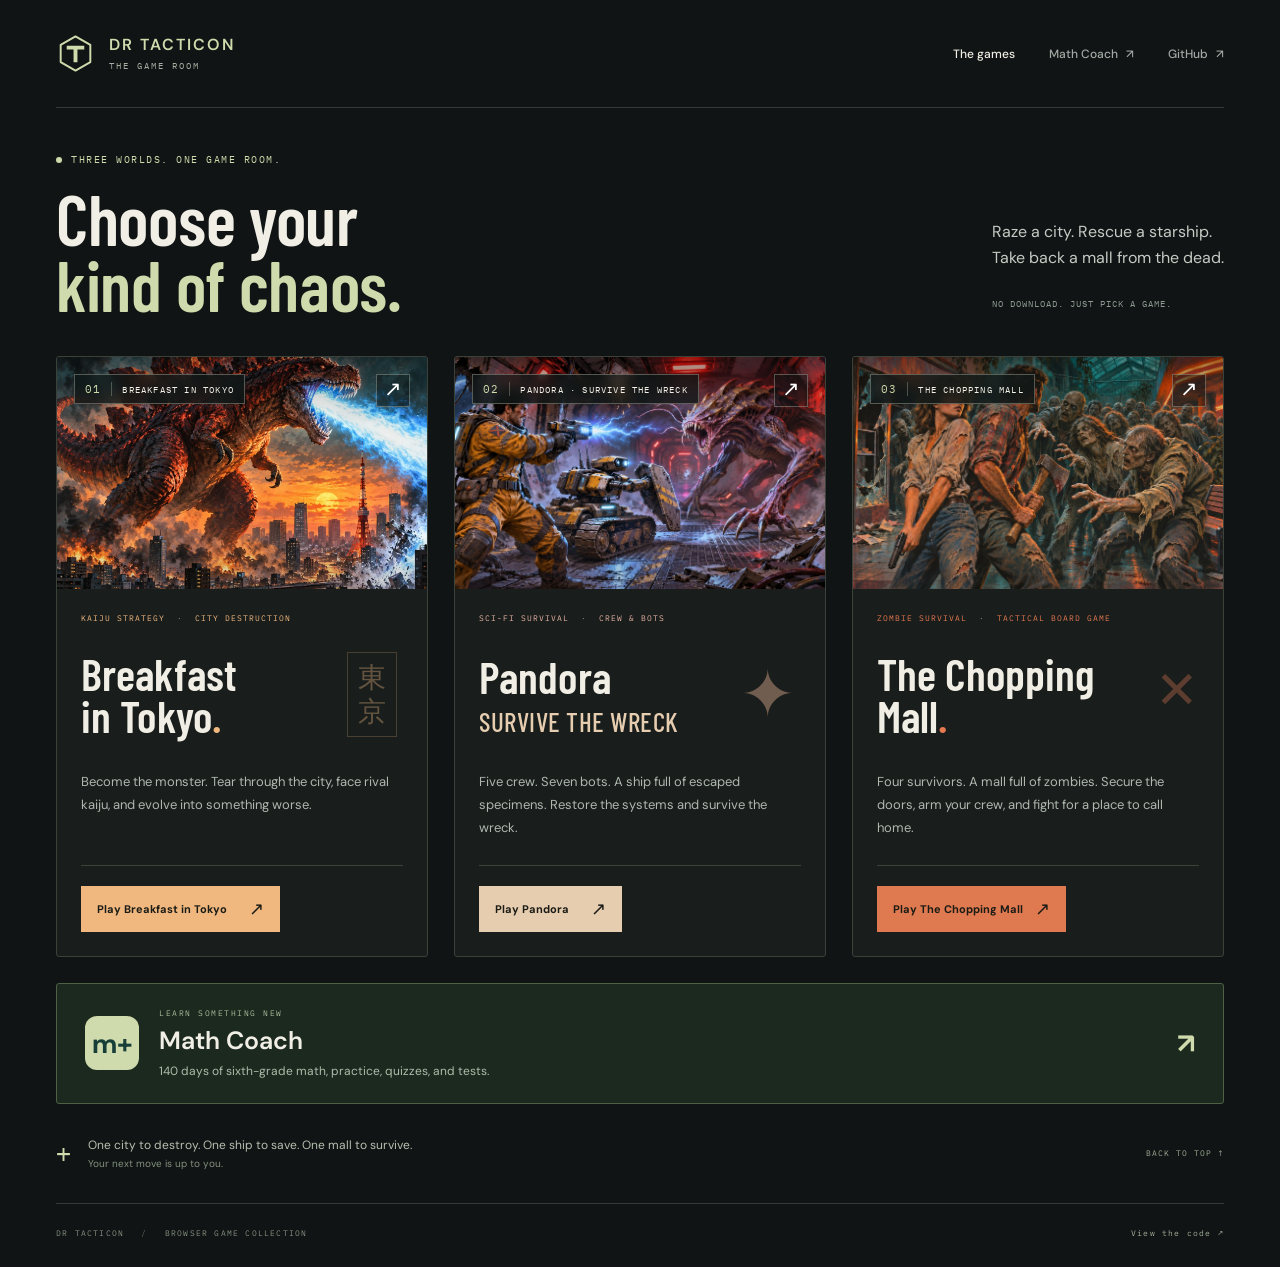
==== commit 5599484f: "Add The Chopping Mall game and homepage artwork" ====
--- a/index.html
+++ b/index.html
@@ -1,44 +1,48 @@
-<!doctype html>
-<html lang="en">
-<head>
-  <meta charset="utf-8">
-  <meta name="viewport" content="width=device-width,initial-scale=1">
-  <meta name="theme-color" content="#101414">
-  <meta name="description" content="Enter the Tacticon game room. Play Breakfast in Tokyo and Pandora: Survive the Wreck, two monster-filled browser games.">
-  <meta property="og:title" content="The Tacticon Game Room">
-  <meta property="og:description" content="Raze a city. Rescue a starship. Choose your kind of chaos.">
-  <meta property="og:image" content="https://drtacticon.github.io/assets/pandora-cover.webp">
-  <meta property="og:type" content="website">
-  <title>The Tacticon Game Room</title>
-  <link rel="icon" href="favicon.svg?v=2" type="image/svg+xml">
-  <link rel="stylesheet" href="style.css?v=1">
-</head>
-<body>
-  <a class="skip" href="#games">Skip to games</a>
-  <div class="page-shell">
-    <header class="site-header">
-      <a class="brand" href="./" aria-label="Tacticon Game Room home"><svg viewBox="0 0 40 40" fill="none" aria-hidden="true"><path d="M20 2.5 35.2 11.25v17.5L20 37.5 4.8 28.75v-17.5Z" stroke="currentColor" stroke-width="2" stroke-linejoin="round"/><path d="M11 12h18v4h-7v13h-4V16h-7z" fill="currentColor"/></svg><span>DR TACTICON<small>THE GAME ROOM</small></span></a>
-      <nav aria-label="Main navigation"><a class="current" href="#games">The games</a><a href="https://math-coach-2x6.pages.dev/">Math Coach <span aria-hidden="true">↗</span></a><a href="https://github.com/drtacticon" target="_blank" rel="noopener">GitHub <span aria-hidden="true">↗</span></a></nav>
-    </header>
-    <main>
-      <section class="intro" aria-labelledby="page-title">
-        <div><p class="eyebrow"><span class="status-dot" aria-hidden="true"></span> TWO WORLDS. ONE GAME ROOM.</p><h1 id="page-title">Choose your<br><em>kind of chaos.</em></h1></div>
-        <div class="intro-copy"><p>Raze a city. Rescue a starship.<br>Two very different survival plans.</p><span>NO DOWNLOAD. JUST PICK A GAME.</span></div>
-      </section>
-      <section id="games" class="games" aria-label="Choose a game">
-        <a class="game-card tokyo" href="https://breakfast-in-tokyo.pages.dev/" aria-label="Play Breakfast in Tokyo">
-          <div class="poster"><img src="assets/tokyo-cover.webp" alt="A colossal, glowing-spined monster unleashes blue atomic breath over a burning Tokyo skyline." width="1254" height="1254" fetchpriority="high"><span class="poster-label"><span>01</span> BREAKFAST IN TOKYO</span><span class="image-corner" aria-hidden="true">↗</span></div>
-          <div class="card-body"><p class="genre">KAIJU STRATEGY <span>·</span> CITY DESTRUCTION</p><div class="title-row"><h2>Breakfast<br>in Tokyo<span class="period">.</span></h2><span class="card-mark" aria-hidden="true">東<br>京</span></div><p class="game-description">Become the monster. Tear through the city, face rival kaiju, and evolve into something worse.</p><div class="card-footer"><span class="play-button">Play Breakfast in Tokyo <span aria-hidden="true">↗</span></span><span class="card-note">YOU ARE THE INCIDENT</span></div></div>
-        </a>
-        <a class="game-card pandora" href="https://pandora-survive-the-wreck.pages.dev/" aria-label="Play Pandora: Survive the Wreck">
-          <div class="poster"><img src="assets/pandora-cover.webp" alt="A crewman in an orange pressure suit and a tracked utility bot battle an alien monster in a damaged spaceship hallway lit by red emergency alarms." width="1672" height="941" fetchpriority="high"><span class="poster-label"><span>02</span> PANDORA · SURVIVE THE WRECK</span><span class="image-corner" aria-hidden="true">↗</span></div>
-          <div class="card-body"><p class="genre">SCI-FI SURVIVAL <span>·</span> CREW & BOTS</p><div class="title-row"><h2>Pandora<span class="subtitle">Survive the Wreck</span></h2><span class="distress-mark" aria-hidden="true">✦</span></div><p class="game-description">Five crew. Seven bots. A ship full of escaped specimens. Restore the systems and survive the wreck.</p><div class="card-footer"><span class="play-button">Play Pandora <span aria-hidden="true">↗</span></span><span class="card-note">GET THE CREW HOME</span></div></div>
-        </a>
-      </section>
-      <a class="math-coach-link" href="https://math-coach-2x6.pages.dev/"><span class="math-coach-symbol" aria-hidden="true">m+</span><span><small>LEARN SOMETHING NEW</small><strong>Math Coach</strong><span>140 days of sixth-grade math, practice, quizzes, and tests.</span></span><b aria-hidden="true">↗</b></a>
-      <div class="collection-note"><span class="note-cross" aria-hidden="true">+</span><p>One city to destroy. One ship to save.<span>Your next move is up to you.</span></p><a href="#page-title" aria-label="Back to top">BACK TO TOP ↑</a></div>
-    </main>
-    <footer><span>DR TACTICON <span class="footer-divider">/</span> BROWSER GAME COLLECTION</span><a href="https://github.com/drtacticon/drtacticon.github.io" target="_blank" rel="noopener">View the code ↗</a></footer>
-  </div>
-</body>
-</html>
+<!doctype html>
+<html lang="en">
+<head>
+  <meta charset="utf-8">
+  <meta name="viewport" content="width=device-width,initial-scale=1">
+  <meta name="theme-color" content="#101414">
+  <meta name="description" content="Enter the Tacticon game room. Play Breakfast in Tokyo, Pandora: Survive the Wreck, and The Chopping Mall. Three worlds of browser-game survival.">
+  <meta property="og:title" content="The Tacticon Game Room">
+  <meta property="og:description" content="Raze a city. Rescue a starship. Survive a zombie-filled mall. Choose your kind of chaos.">
+  <meta property="og:image" content="https://drtacticon.github.io/assets/pandora-cover.webp">
+  <meta property="og:type" content="website">
+  <title>The Tacticon Game Room</title>
+  <link rel="icon" href="favicon.svg?v=2" type="image/svg+xml">
+  <link rel="stylesheet" href="style.css?v=chopping-mall-1">
+</head>
+<body>
+  <a class="skip" href="#games">Skip to games</a>
+  <div class="page-shell">
+    <header class="site-header">
+      <a class="brand" href="./" aria-label="Tacticon Game Room home"><svg viewBox="0 0 40 40" fill="none" aria-hidden="true"><path d="M20 2.5 35.2 11.25v17.5L20 37.5 4.8 28.75v-17.5Z" stroke="currentColor" stroke-width="2" stroke-linejoin="round"/><path d="M11 12h18v4h-7v13h-4V16h-7z" fill="currentColor"/></svg><span>DR TACTICON<small>THE GAME ROOM</small></span></a>
+      <nav aria-label="Main navigation"><a class="current" href="#games">The games</a><a href="https://math-coach-2x6.pages.dev/">Math Coach <span aria-hidden="true">↗</span></a><a href="https://github.com/drtacticon" target="_blank" rel="noopener">GitHub <span aria-hidden="true">↗</span></a></nav>
+    </header>
+    <main>
+      <section class="intro" aria-labelledby="page-title">
+        <div><p class="eyebrow"><span class="status-dot" aria-hidden="true"></span> THREE WORLDS. ONE GAME ROOM.</p><h1 id="page-title">Choose your<br><em>kind of chaos.</em></h1></div>
+        <div class="intro-copy"><p>Raze a city. Rescue a starship.<br>Take back a mall from the dead.</p><span>NO DOWNLOAD. JUST PICK A GAME.</span></div>
+      </section>
+      <section id="games" class="games" aria-label="Choose a game">
+        <a class="game-card tokyo" href="https://breakfast-in-tokyo.pages.dev/" aria-label="Play Breakfast in Tokyo">
+          <div class="poster"><img src="assets/tokyo-cover.webp" alt="A colossal, glowing-spined monster unleashes blue atomic breath over a burning Tokyo skyline." width="1254" height="1254" fetchpriority="high"><span class="poster-label"><span>01</span> BREAKFAST IN TOKYO</span><span class="image-corner" aria-hidden="true">↗</span></div>
+          <div class="card-body"><p class="genre">KAIJU STRATEGY <span>·</span> CITY DESTRUCTION</p><div class="title-row"><h2>Breakfast<br>in Tokyo<span class="period">.</span></h2><span class="card-mark" aria-hidden="true">東<br>京</span></div><p class="game-description">Become the monster. Tear through the city, face rival kaiju, and evolve into something worse.</p><div class="card-footer"><span class="play-button">Play Breakfast in Tokyo <span aria-hidden="true">↗</span></span><span class="card-note">YOU ARE THE INCIDENT</span></div></div>
+        </a>
+        <a class="game-card pandora" href="https://pandora-survive-the-wreck.pages.dev/" aria-label="Play Pandora: Survive the Wreck">
+          <div class="poster"><img src="assets/pandora-cover.webp" alt="A crewman in an orange pressure suit and a tracked utility bot battle an alien monster in a damaged spaceship hallway lit by red emergency alarms." width="1672" height="941" fetchpriority="high"><span class="poster-label"><span>02</span> PANDORA · SURVIVE THE WRECK</span><span class="image-corner" aria-hidden="true">↗</span></div>
+          <div class="card-body"><p class="genre">SCI-FI SURVIVAL <span>·</span> CREW & BOTS</p><div class="title-row"><h2>Pandora<span class="subtitle">Survive the Wreck</span></h2><span class="distress-mark" aria-hidden="true">✦</span></div><p class="game-description">Five crew. Seven bots. A ship full of escaped specimens. Restore the systems and survive the wreck.</p><div class="card-footer"><span class="play-button">Play Pandora <span aria-hidden="true">↗</span></span><span class="card-note">GET THE CREW HOME</span></div></div>
+        </a>
+        <a class="game-card chopping" href="the-chopping-mall/" aria-label="Play The Chopping Mall">
+          <div class="poster"><img src="assets/chopping-mall-cover.webp" alt="A woman with a pistol and a man with an axe stand together as zombies close in inside a ruined shopping mall." width="1536" height="1024" fetchpriority="high"><span class="poster-label"><span>03</span> THE CHOPPING MALL</span><span class="image-corner" aria-hidden="true">↗</span></div>
+          <div class="card-body"><p class="genre">ZOMBIE SURVIVAL <span>·</span> TACTICAL BOARD GAME</p><div class="title-row"><h2>The Chopping<br>Mall<span class="period">.</span></h2><span class="mall-mark" aria-hidden="true">✕</span></div><p class="game-description">Four survivors. A mall full of zombies. Secure the doors, arm your crew, and fight for a place to call home.</p><div class="card-footer"><span class="play-button">Play The Chopping Mall <span aria-hidden="true">↗</span></span><span class="card-note">TAKE BACK THE MALL</span></div></div>
+        </a>
+      </section>
+      <a class="math-coach-link" href="https://math-coach-2x6.pages.dev/"><span class="math-coach-symbol" aria-hidden="true">m+</span><span><small>LEARN SOMETHING NEW</small><strong>Math Coach</strong><span>140 days of sixth-grade math, practice, quizzes, and tests.</span></span><b aria-hidden="true">↗</b></a>
+      <div class="collection-note"><span class="note-cross" aria-hidden="true">+</span><p>One city to destroy. One ship to save. One mall to survive.<span>Your next move is up to you.</span></p><a href="#page-title" aria-label="Back to top">BACK TO TOP ↑</a></div>
+    </main>
+    <footer><span>DR TACTICON <span class="footer-divider">/</span> BROWSER GAME COLLECTION</span><a href="https://github.com/drtacticon/drtacticon.github.io" target="_blank" rel="noopener">View the code ↗</a></footer>
+  </div>
+</body>
+</html>
--- a/style.css
+++ b/style.css
@@ -6,3 +6,7 @@
 @media(max-width:700px){.page-shell{padding:0 20px}.site-header{height:86px}.brand{gap:10px}.brand svg{width:30px;height:30px}.brand>span{font-size:12px;letter-spacing:1.5px}.brand small{font-size:7px;letter-spacing:1.4px}nav{gap:20px}nav a{font-size:10px}.intro{display:block;padding:32px 0 27px}.eyebrow{font-size:8px;letter-spacing:1px;margin-bottom:15px}h1{font-size:62px}.intro-copy{max-width:none;margin-top:23px;padding:0;display:flex;justify-content:space-between;align-items:end;gap:15px}.intro-copy p{font-size:12px;line-height:1.6;margin:0}.intro-copy>span{font-size:7px;line-height:1.8;max-width:115px;text-align:right}.games{grid-template-columns:1fr;gap:24px}.poster{aspect-ratio:16/10}.card-body{padding:24px}.genre{font-size:8px;letter-spacing:1.1px}.title-row{min-height:100px}.title-row h2{font-size:54px}.card-mark{font-size:25px}.distress-mark{font-size:57px}.game-description{font-size:12px;min-height:0;margin:18px 0 21px}.card-footer{padding-top:19px}.play-button{font-size:11px;padding:12px 15px;min-width:195px}.card-note{display:block;font-size:7px;max-width:80px}.collection-note{padding:27px 0;gap:12px}.collection-note p{font-size:10px}.collection-note p>span{font-size:9px}.collection-note>a{font-size:7px;max-width:45px;text-align:right;line-height:1.5}footer{font-size:7px;letter-spacing:.7px;align-items:start}.footer-divider{padding:0 4px}footer>span{max-width:210px}.poster-label{top:13px;left:13px;font-size:8px;padding:6px 8px;gap:8px}.image-corner{right:13px;top:13px;font-size:18px}.game-card:hover{transform:none}}
 @media(max-width:365px){.page-shell{padding:0 14px}.brand>span{font-size:11px}nav{gap:14px}h1{font-size:56px}.card-body{padding:20px}.card-note{display:none}.genre{font-size:7px}.title-row h2{font-size:50px}.intro-copy>span{max-width:90px;font-size:6px}}
 @media(prefers-reduced-motion:reduce){html{scroll-behavior:auto}.game-card,.poster>img,.play-button,nav a{transition:none}.game-card:hover,.game-card:hover .poster>img{transform:none}}
+
+/* The Chopping Mall collection entry. */
+@media(min-width:1101px){.games{grid-template-columns:repeat(3,minmax(0,1fr))}.title-row h2{font-size:clamp(39px,3.5vw,55px)}.card-body{padding:24px}.card-footer{flex-wrap:wrap}.card-note{display:none}.game-description{min-height:72px}.genre{font-size:8px;letter-spacing:1px}}
+.chopping .genre,.chopping .period{color:#e57950}.chopping .play-button{background:#df794f}.chopping .poster>img{object-position:50% 29%}.mall-mark{font:52px/1 monospace;color:#d879505b}.chopping .title-row{gap:4px}.chopping .play-button{gap:12px}
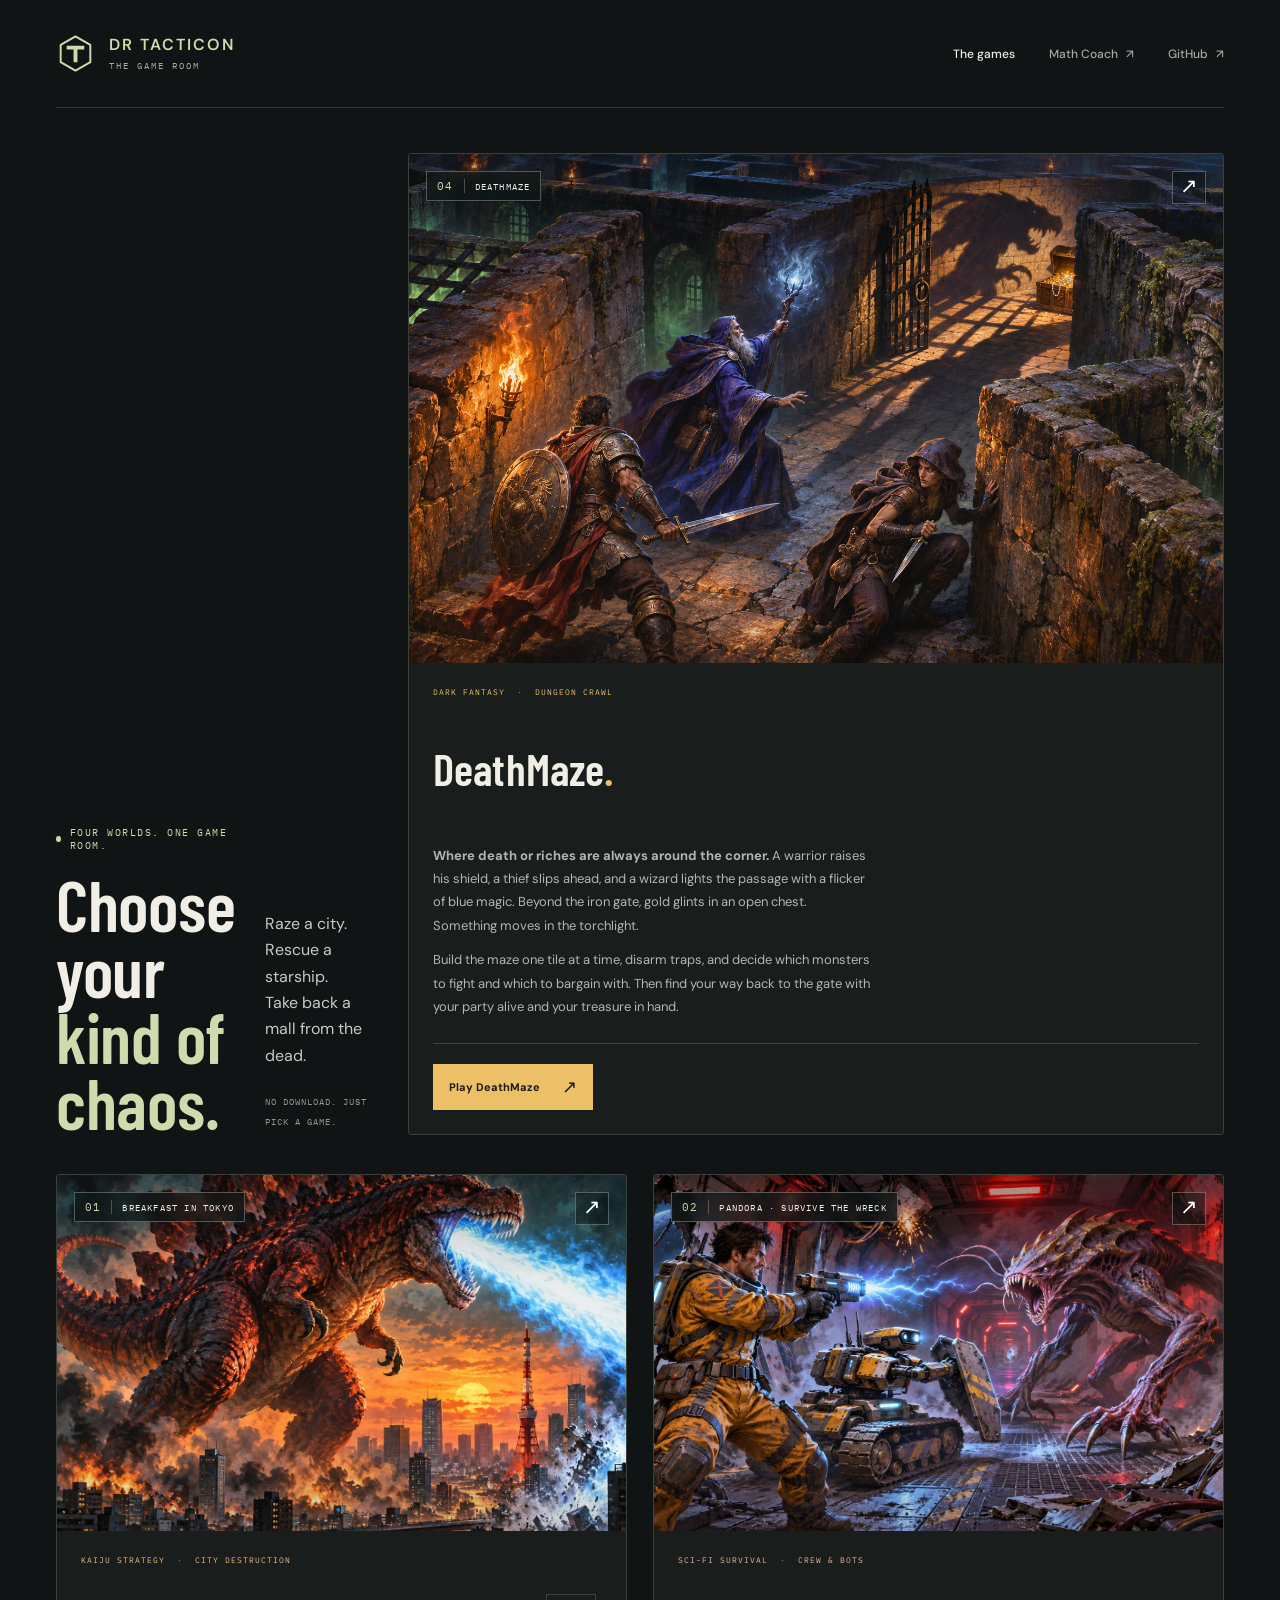
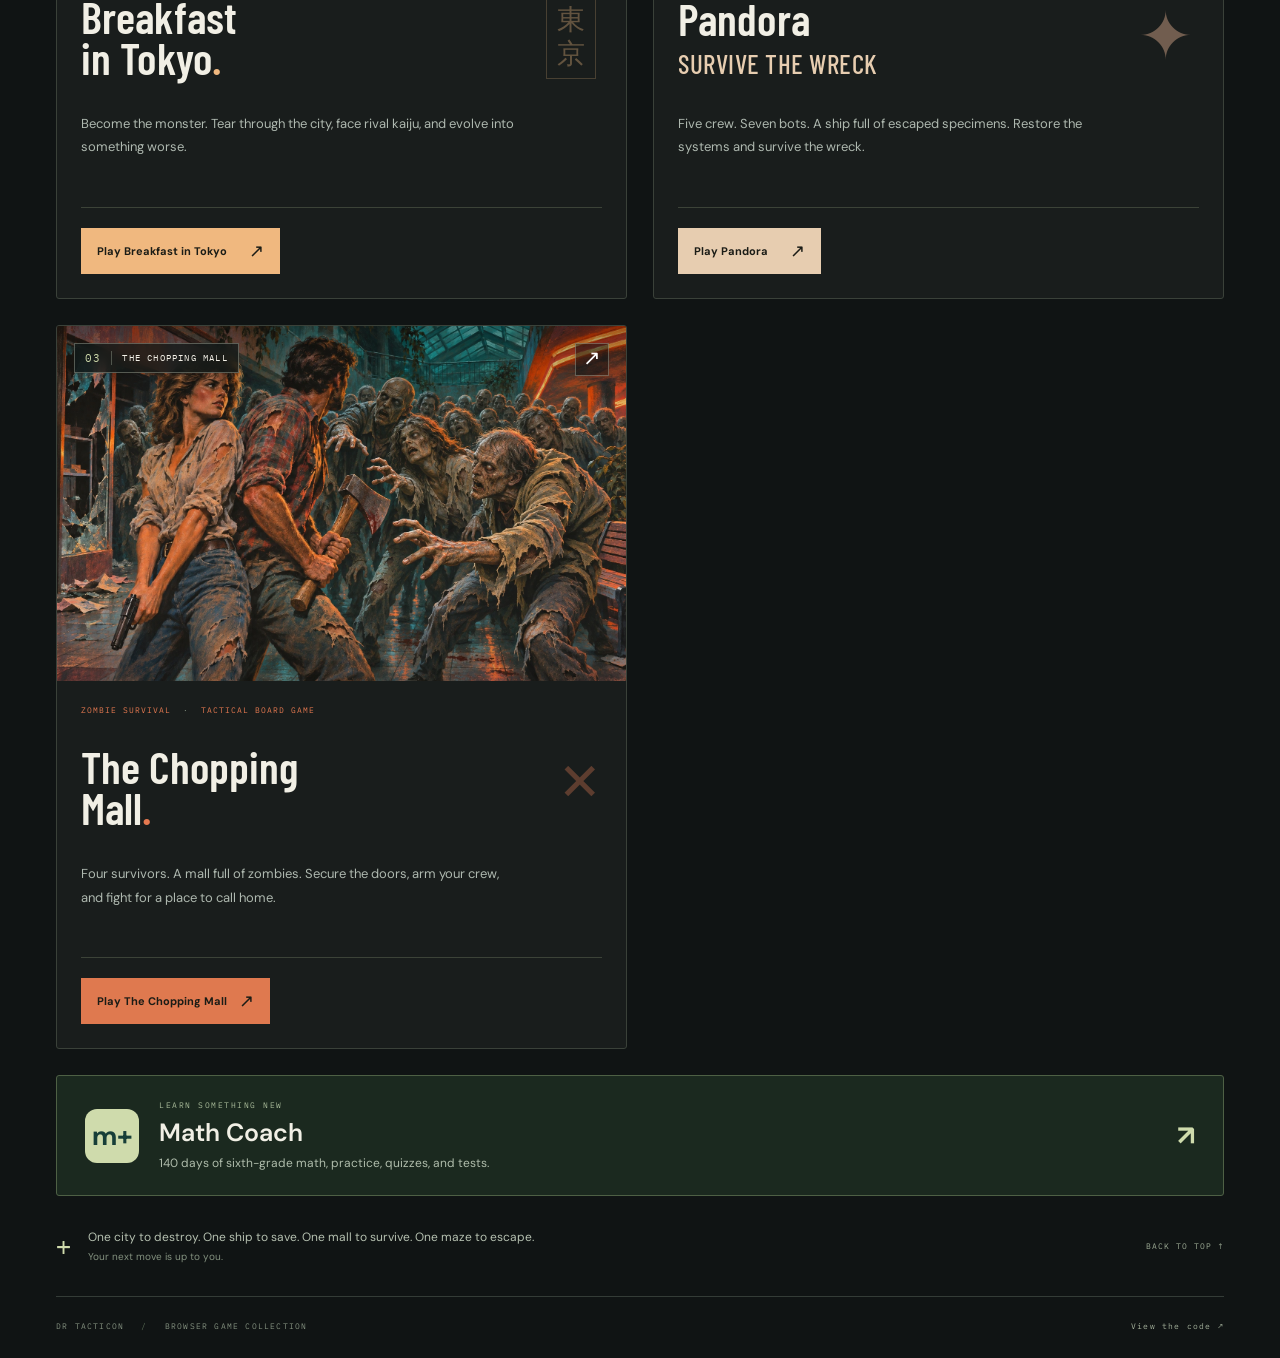
==== commit e198dc95: "Publish DeathMaze in the Game Room" ====
--- a/index.html
+++ b/index.html
@@ -4,26 +4,36 @@
   <meta charset="utf-8">
   <meta name="viewport" content="width=device-width,initial-scale=1">
   <meta name="theme-color" content="#101414">
-  <meta name="description" content="Enter the Tacticon game room. Play Breakfast in Tokyo, Pandora: Survive the Wreck, and The Chopping Mall. Three worlds of browser-game survival.">
+  <meta name="description" content="Enter the Tacticon game room. Play Breakfast in Tokyo, Pandora: Survive the Wreck, The Chopping Mall, and DeathMaze. Four browser games in one game room.">
   <meta property="og:title" content="The Tacticon Game Room">
   <meta property="og:description" content="Raze a city. Rescue a starship. Survive a zombie-filled mall. Choose your kind of chaos.">
   <meta property="og:image" content="https://drtacticon.github.io/assets/pandora-cover.webp">
   <meta property="og:type" content="website">
   <title>The Tacticon Game Room</title>
   <link rel="icon" href="favicon.svg?v=2" type="image/svg+xml">
-  <link rel="stylesheet" href="style.css?v=chopping-mall-1">
+  <link rel="stylesheet" href="style.css?v=deathmaze-1">
 </head>
 <body>
   <a class="skip" href="#games">Skip to games</a>
   <div class="page-shell">
     <header class="site-header">
       <a class="brand" href="./" aria-label="Tacticon Game Room home"><svg viewBox="0 0 40 40" fill="none" aria-hidden="true"><path d="M20 2.5 35.2 11.25v17.5L20 37.5 4.8 28.75v-17.5Z" stroke="currentColor" stroke-width="2" stroke-linejoin="round"/><path d="M11 12h18v4h-7v13h-4V16h-7z" fill="currentColor"/></svg><span>DR TACTICON<small>THE GAME ROOM</small></span></a>
-      <nav aria-label="Main navigation"><a class="current" href="#games">The games</a><a href="https://math-coach-2x6.pages.dev/">Math Coach <span aria-hidden="true">↗</span></a><a href="https://github.com/drtacticon" target="_blank" rel="noopener">GitHub <span aria-hidden="true">↗</span></a></nav>
+      <nav aria-label="Main navigation"><a class="current" href="#games">The games</a><a href="https://azmathcoach.com/">Math Coach <span aria-hidden="true">↗</span></a><a href="https://github.com/drtacticon" target="_blank" rel="noopener">GitHub <span aria-hidden="true">↗</span></a></nav>
     </header>
     <main>
       <section class="intro" aria-labelledby="page-title">
-        <div><p class="eyebrow"><span class="status-dot" aria-hidden="true"></span> THREE WORLDS. ONE GAME ROOM.</p><h1 id="page-title">Choose your<br><em>kind of chaos.</em></h1></div>
+        <div><p class="eyebrow"><span class="status-dot" aria-hidden="true"></span> FOUR WORLDS. ONE GAME ROOM.</p><h1 id="page-title">Choose your<br><em>kind of chaos.</em></h1></div>
         <div class="intro-copy"><p>Raze a city. Rescue a starship.<br>Take back a mall from the dead.</p><span>NO DOWNLOAD. JUST PICK A GAME.</span></div>
+        <a class="game-card deathmaze" href="deathmaze/" aria-label="Play DeathMaze">
+          <div class="poster"><img src="assets/deathmaze-cover.png" alt="A warrior, thief, and wizard approach a torchlit gate as a monster's shadow looms over a chest of gold." width="1672" height="941" loading="lazy"><span class="poster-label"><span>04</span> DEATHMAZE</span><span class="image-corner" aria-hidden="true">↗</span></div>
+          <div class="card-body">
+            <p class="genre">DARK FANTASY <span>·</span> DUNGEON CRAWL</p>
+            <div class="title-row"><h2>DeathMaze<span class="period">.</span></h2></div>
+            <p class="game-description"><strong>Where death or riches are always around the corner.</strong> A warrior raises his shield, a thief slips ahead, and a wizard lights the passage with a flicker of blue magic. Beyond the iron gate, gold glints in an open chest. Something moves in the torchlight.</p>
+            <p class="game-description">Build the maze one tile at a time, disarm traps, and decide which monsters to fight and which to bargain with. Then find your way back to the gate with your party alive and your treasure in hand.</p>
+            <div class="card-footer"><span class="play-button">Play DeathMaze <span aria-hidden="true">↗</span></span></div>
+          </div>
+        </a>
       </section>
       <section id="games" class="games" aria-label="Choose a game">
         <a class="game-card tokyo" href="https://breakfast-in-tokyo.pages.dev/" aria-label="Play Breakfast in Tokyo">
@@ -39,8 +49,8 @@
           <div class="card-body"><p class="genre">ZOMBIE SURVIVAL <span>·</span> TACTICAL BOARD GAME</p><div class="title-row"><h2>The Chopping<br>Mall<span class="period">.</span></h2><span class="mall-mark" aria-hidden="true">✕</span></div><p class="game-description">Four survivors. A mall full of zombies. Secure the doors, arm your crew, and fight for a place to call home.</p><div class="card-footer"><span class="play-button">Play The Chopping Mall <span aria-hidden="true">↗</span></span><span class="card-note">TAKE BACK THE MALL</span></div></div>
         </a>
       </section>
-      <a class="math-coach-link" href="https://math-coach-2x6.pages.dev/"><span class="math-coach-symbol" aria-hidden="true">m+</span><span><small>LEARN SOMETHING NEW</small><strong>Math Coach</strong><span>140 days of sixth-grade math, practice, quizzes, and tests.</span></span><b aria-hidden="true">↗</b></a>
-      <div class="collection-note"><span class="note-cross" aria-hidden="true">+</span><p>One city to destroy. One ship to save. One mall to survive.<span>Your next move is up to you.</span></p><a href="#page-title" aria-label="Back to top">BACK TO TOP ↑</a></div>
+      <a class="math-coach-link" href="https://azmathcoach.com/"><span class="math-coach-symbol" aria-hidden="true">m+</span><span><small>LEARN SOMETHING NEW</small><strong>Math Coach</strong><span>140 days of sixth-grade math, practice, quizzes, and tests.</span></span><b aria-hidden="true">↗</b></a>
+      <div class="collection-note"><span class="note-cross" aria-hidden="true">+</span><p>One city to destroy. One ship to save. One mall to survive. One maze to escape.<span>Your next move is up to you.</span></p><a href="#page-title" aria-label="Back to top">BACK TO TOP ↑</a></div>
     </main>
     <footer><span>DR TACTICON <span class="footer-divider">/</span> BROWSER GAME COLLECTION</span><a href="https://github.com/drtacticon/drtacticon.github.io" target="_blank" rel="noopener">View the code ↗</a></footer>
   </div>
--- a/style.css
+++ b/style.css
@@ -10,3 +10,6 @@
 /* The Chopping Mall collection entry. */
 @media(min-width:1101px){.games{grid-template-columns:repeat(3,minmax(0,1fr))}.title-row h2{font-size:clamp(39px,3.5vw,55px)}.card-body{padding:24px}.card-footer{flex-wrap:wrap}.card-note{display:none}.game-description{min-height:72px}.genre{font-size:8px;letter-spacing:1px}}
 .chopping .genre,.chopping .period{color:#e57950}.chopping .play-button{background:#df794f}.chopping .poster>img{object-position:50% 29%}.mall-mark{font:52px/1 monospace;color:#d879505b}.chopping .title-row{gap:4px}.chopping .play-button{gap:12px}
+
+@media(min-width:1101px){.games{grid-template-columns:repeat(2,minmax(0,1fr))}}
+.game-card{display:flex;flex-direction:column}.card-body{display:flex;flex-direction:column;flex:1}.card-footer{margin-top:auto}.deathmaze .genre,.deathmaze .period{color:#edbf67}.deathmaze .play-button{background:#edbf67}.deathmaze .game-description+.game-description{margin-top:-12px}
